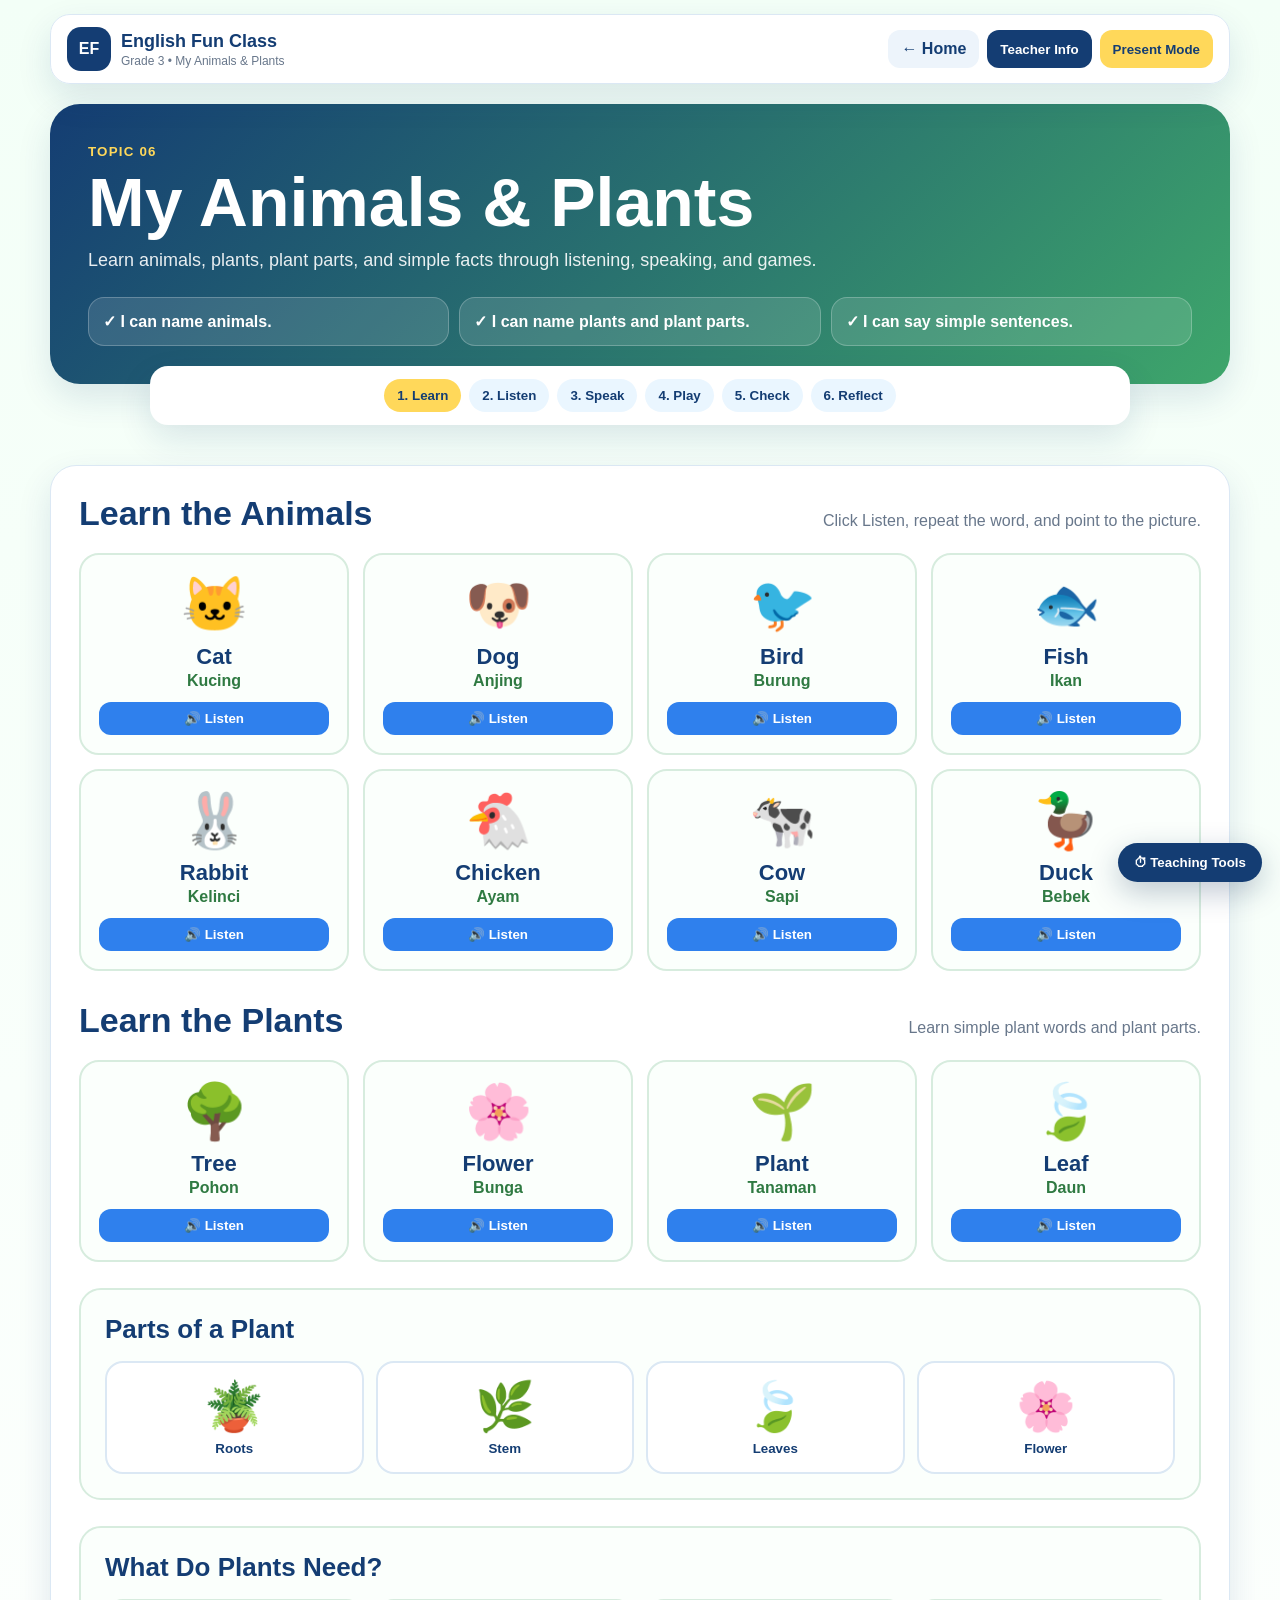
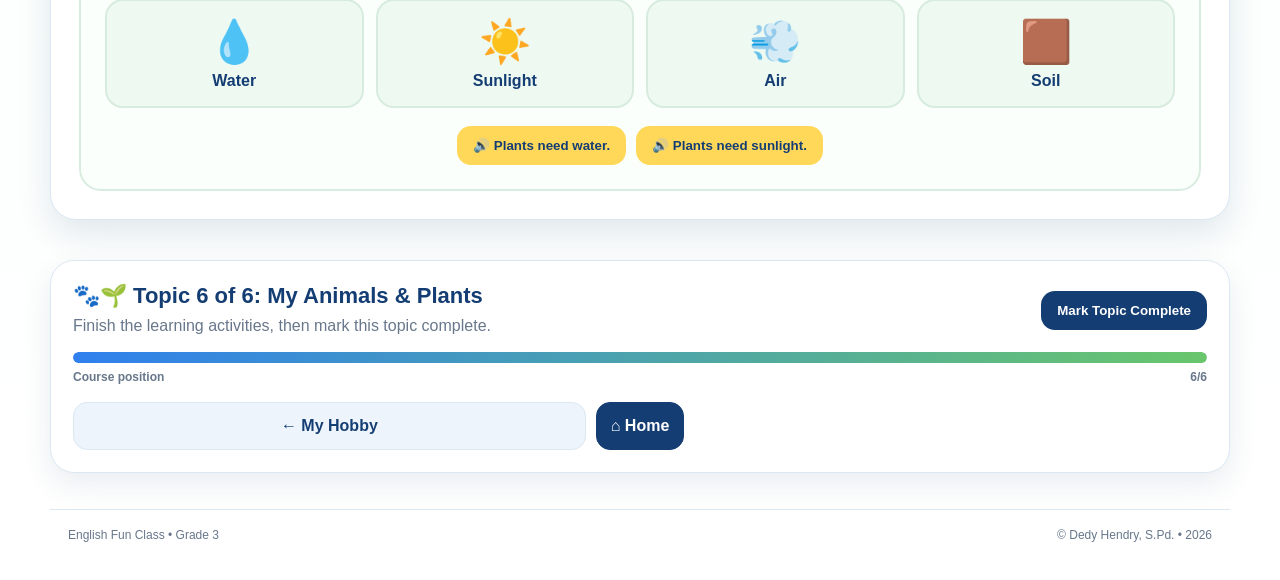
==== modules/animals-plants.html @ 7da1ee28 "Move website files to repository root" ====
<!DOCTYPE html>
<html lang="en">
<head>
<meta charset="UTF-8">
<meta name="viewport" content="width=device-width, initial-scale=1.0">
<meta name="author" content="Dedy Hendry, S.Pd.">
<title>My Animals & Plants | English Fun Class</title>
<style>
:root{
  --navy:#143d73;--blue:#2f80ed;--sky:#eaf6ff;--yellow:#ffd85a;--green:#56b870;
  --orange:#ff9f43;--ink:#203047;--muted:#68778b;--line:#dbe8f4;
  --shadow:0 14px 34px rgba(20,61,115,.12)
}
*{box-sizing:border-box}html{scroll-behavior:smooth}
body{margin:0;font-family:Arial,Helvetica,sans-serif;background:linear-gradient(180deg,#f3fff7,#fff);color:var(--ink)}
button,a{font-family:inherit}
.topbar{width:min(1180px,calc(100% - 28px));margin:14px auto 0;padding:12px 16px;background:rgba(255,255,255,.95);
border:1px solid var(--line);border-radius:20px;display:flex;align-items:center;justify-content:space-between;gap:12px;
position:sticky;top:8px;z-index:40;box-shadow:var(--shadow);backdrop-filter:blur(10px)}
.brand{display:flex;align-items:center;gap:10px}.brand-mark{width:44px;height:44px;border-radius:14px;background:var(--navy);color:#fff;display:grid;place-items:center;font-weight:900}
.brand h1{margin:0;font-size:18px;color:var(--navy)}.brand p{margin:2px 0 0;font-size:12px;color:var(--muted)}
.top-actions{display:flex;gap:8px;flex-wrap:wrap}.top-actions button,.back-btn{border:0;border-radius:12px;padding:10px 13px;font-weight:800;cursor:pointer;text-decoration:none}
.back-btn{background:#edf4fb;color:var(--navy)}.teacher-btn{background:var(--navy);color:#fff}.present-btn{background:var(--yellow);color:var(--navy)}
.hero{width:min(1180px,calc(100% - 28px));margin:20px auto 0;padding:38px;border-radius:30px;background:linear-gradient(135deg,#143d73,#3ea66b);color:#fff;box-shadow:var(--shadow)}
.hero small{font-weight:900;color:var(--yellow);letter-spacing:1.2px}.hero h2{margin:8px 0 10px;font-size:clamp(38px,6vw,68px);line-height:1}
.hero p{margin:0;max-width:780px;font-size:18px;line-height:1.6;color:rgba(255,255,255,.9)}
.goal-box{margin-top:22px;display:grid;grid-template-columns:repeat(3,1fr);gap:10px}.goal{background:rgba(255,255,255,.12);border:1px solid rgba(255,255,255,.23);padding:14px;border-radius:16px;font-weight:700}
.steps{width:min(980px,calc(100% - 28px));margin:-18px auto 0;padding:13px;background:#fff;border-radius:18px;box-shadow:var(--shadow);display:flex;gap:8px;justify-content:center;flex-wrap:wrap;position:relative;z-index:5}
.step-btn{border:0;border-radius:999px;padding:9px 13px;background:var(--sky);color:var(--navy);font-weight:900;cursor:pointer}.step-btn.active{background:var(--yellow)}
main{width:min(1180px,calc(100% - 28px));margin:40px auto}.panel{display:none;background:#fff;border:1px solid var(--line);border-radius:26px;padding:28px;box-shadow:var(--shadow)}.panel.active{display:block}
.section-title{display:flex;align-items:end;justify-content:space-between;gap:16px;margin-bottom:20px}.section-title h3{margin:0;color:var(--navy);font-size:34px}
.section-title p{margin:0;color:var(--muted);max-width:580px;line-height:1.5}
.card-grid{display:grid;grid-template-columns:repeat(4,1fr);gap:14px}.item-card{padding:18px;border:2px solid #d7ecde;border-radius:20px;background:#fbfffc;text-align:center}
.item-card .emoji{font-size:54px}.item-card h4{margin:8px 0 2px;color:var(--navy);font-size:22px}.item-card .meaning{color:#2f7a42;font-weight:800}
.audio-btn{margin-top:12px;border:0;border-radius:12px;padding:9px 11px;background:var(--blue);color:#fff;font-weight:800;cursor:pointer;width:100%}
.primary,.secondary{border:0;border-radius:14px;padding:12px 16px;font-weight:900;cursor:pointer}.primary{background:var(--navy);color:#fff}.secondary{background:var(--yellow);color:var(--navy)}
.action-row{display:flex;justify-content:center;gap:10px;flex-wrap:wrap;margin-top:18px}.stage{max-width:860px;margin:auto;text-align:center;padding:18px}
.big-emoji{font-size:88px}.big-prompt{font-size:clamp(30px,5vw,50px);font-weight:900;color:var(--navy);margin:12px 0}.subprompt{font-size:18px;color:var(--muted);line-height:1.5}
.choice-grid{display:grid;grid-template-columns:repeat(2,1fr);gap:12px;margin-top:20px}.choice{border:3px solid #dbe8f4;background:#fff;border-radius:18px;padding:16px;font-size:19px;font-weight:800;cursor:pointer;color:var(--navy)}
.choice.correct{background:#e8f8e9;border-color:var(--green)}.choice.wrong{background:#fff0f0;border-color:#ef6a6a}.feedback{min-height:32px;margin-top:14px;font-weight:900;color:var(--navy)}
.speak-card{max-width:680px;margin:18px auto;padding:24px;border:2px solid #d7ecde;border-radius:22px;background:#fbfffc}.speak-card .emoji{font-size:86px}.speak-card .sentence{font-size:32px;font-weight:900;color:var(--navy);margin:10px 0}
.plant-box{margin-top:26px;padding:24px;border:2px solid #d7ecde;border-radius:22px;background:#fbfffc}.plant-box h4{margin:0 0 16px;color:var(--navy);font-size:26px}
.plant-diagram{display:grid;grid-template-columns:repeat(4,1fr);gap:12px}.plant-part{padding:16px;border:2px solid #dbe8f4;border-radius:18px;background:#fff;text-align:center;cursor:pointer}
.plant-part .emoji{font-size:48px}.plant-part b{display:block;color:var(--navy);margin-top:6px}
.need-grid{display:grid;grid-template-columns:repeat(4,1fr);gap:12px;margin-top:16px}.need-card{padding:16px;border-radius:18px;background:#eefaf1;border:2px solid #d7ecde;text-align:center}
.need-card .emoji{font-size:42px}.need-card b{display:block;color:var(--navy);margin-top:6px}
.guess-box{max-width:760px;margin:0 auto;padding:28px;border:3px dashed #a9d8b8;border-radius:24px;background:#f7fff9}.clue{font-size:28px;font-weight:900;color:var(--navy);line-height:1.5;margin:12px 0}
.sort-grid{display:grid;grid-template-columns:1fr 1fr;gap:16px;margin-top:20px}.sort-card{padding:20px;border:3px solid #dbe8f4;border-radius:20px;background:#fff;cursor:pointer;font-size:22px;font-weight:900;color:var(--navy)}
.quiz-card{padding:18px;border:2px solid #dbe8f4;border-radius:18px;background:#fbfdff;margin:12px 0}.quiz-card h4{margin:0 0 10px;color:var(--navy);font-size:20px}
.quiz-option{display:block;width:100%;text-align:left;margin:8px 0;border:2px solid #d7e4f1;border-radius:12px;background:#fff;padding:11px;cursor:pointer;font-size:16px}
.quiz-option.correct{background:#e8f8e9;border-color:var(--green)}.quiz-option.wrong{background:#fff0f0;border-color:#ef6a6a}
.progress{height:16px;background:#e7eef6;border-radius:999px;overflow:hidden;margin-bottom:18px}.bar{height:100%;width:0;background:linear-gradient(90deg,var(--green),#32b483);transition:.3s}
.score{display:none;padding:16px;border-radius:18px;background:#fff6cc;border:2px solid #f0cb55;text-align:center;font-size:24px;font-weight:900;color:var(--navy);margin-top:16px}
.reflect-grid{display:grid;grid-template-columns:1fr 1fr;gap:12px;margin-top:16px}.reflect-item{padding:15px;border:3px solid #dbe8f4;border-radius:18px;background:#fff;cursor:pointer;font-weight:800;text-align:left}
.reflect-item.done{background:#e9f9ea;border-color:var(--green)}.reflect-item.practice{background:#fff6df;border-color:var(--orange)}
.teacher-modal{position:fixed;inset:0;background:rgba(8,37,72,.76);z-index:60;display:grid;place-items:center;padding:18px}.teacher-modal[hidden]{display:none}
.teacher-card{width:min(820px,100%);background:#fff;border-radius:26px;padding:26px;position:relative;box-shadow:var(--shadow)}.teacher-card h3{color:var(--navy);font-size:30px;margin:0 0 12px}
.teacher-grid{display:grid;grid-template-columns:1fr 1fr;gap:12px}.teacher-box{padding:15px;background:#f1fbf4;border-radius:16px}.teacher-box h4{margin:0 0 8px;color:var(--navy)}.teacher-box p,.teacher-box li{color:var(--muted);line-height:1.5}
.close{position:absolute;right:16px;top:10px;border:0;background:transparent;font-size:32px;color:var(--navy);cursor:pointer}
footer{width:min(1180px,calc(100% - 28px));margin:36px auto 20px;padding:18px;border-top:1px solid var(--line);display:flex;justify-content:space-between;color:var(--muted);font-size:12px}
body.presentation .brand p,body.presentation footer{display:none}body.presentation .topbar{position:static}
@media(max-width:900px){.card-grid,.plant-diagram,.need-grid{grid-template-columns:repeat(2,1fr)}.goal-box{grid-template-columns:1fr}.teacher-grid{grid-template-columns:1fr}}
@media(max-width:620px){.topbar{position:static;align-items:flex-start}.brand p{display:none}.hero{padding:28px 20px}.card-grid,.plant-diagram,.need-grid,.choice-grid,.sort-grid,.reflect-grid{grid-template-columns:1fr}.section-title{align-items:start;flex-direction:column}.panel{padding:20px}}
</style>
<link rel="stylesheet" href="../course.css">
<link rel="stylesheet" href="../stage8.css">
</head>
<body>
<header class="topbar">
  <div class="brand">
    <div class="brand-mark">EF</div>
    <div><h1>English Fun Class</h1><p>Grade 3 • My Animals & Plants</p></div>
  </div>
  <div class="top-actions">
    <a class="back-btn" href="../index.html">← Home</a>
    <button class="teacher-btn" id="teacherBtn">Teacher Info</button>
    <button class="present-btn" id="presentBtn">Present Mode</button>
  </div>
</header>

<section class="hero">
  <small>TOPIC 06</small>
  <h2>My Animals & Plants</h2>
  <p>Learn animals, plants, plant parts, and simple facts through listening, speaking, and games.</p>
  <div class="goal-box">
    <div class="goal">✓ I can name animals.</div>
    <div class="goal">✓ I can name plants and plant parts.</div>
    <div class="goal">✓ I can say simple sentences.</div>
  </div>
</section>

<nav class="steps">
  <button class="step-btn active" data-target="learn">1. Learn</button>
  <button class="step-btn" data-target="listen">2. Listen</button>
  <button class="step-btn" data-target="speak">3. Speak</button>
  <button class="step-btn" data-target="play">4. Play</button>
  <button class="step-btn" data-target="check">5. Check</button>
  <button class="step-btn" data-target="reflect">6. Reflect</button>
</nav>

<main>
<section id="learn" class="panel active">
  <div class="section-title">
    <div><h3>Learn the Animals</h3></div>
    <p>Click Listen, repeat the word, and point to the picture.</p>
  </div>

  <div class="card-grid">
    <div class="item-card"><div class="emoji">🐱</div><h4>Cat</h4><div class="meaning">Kucing</div><button class="audio-btn" onclick="speak('Cat')">🔊 Listen</button></div>
    <div class="item-card"><div class="emoji">🐶</div><h4>Dog</h4><div class="meaning">Anjing</div><button class="audio-btn" onclick="speak('Dog')">🔊 Listen</button></div>
    <div class="item-card"><div class="emoji">🐦</div><h4>Bird</h4><div class="meaning">Burung</div><button class="audio-btn" onclick="speak('Bird')">🔊 Listen</button></div>
    <div class="item-card"><div class="emoji">🐟</div><h4>Fish</h4><div class="meaning">Ikan</div><button class="audio-btn" onclick="speak('Fish')">🔊 Listen</button></div>
    <div class="item-card"><div class="emoji">🐰</div><h4>Rabbit</h4><div class="meaning">Kelinci</div><button class="audio-btn" onclick="speak('Rabbit')">🔊 Listen</button></div>
    <div class="item-card"><div class="emoji">🐔</div><h4>Chicken</h4><div class="meaning">Ayam</div><button class="audio-btn" onclick="speak('Chicken')">🔊 Listen</button></div>
    <div class="item-card"><div class="emoji">🐄</div><h4>Cow</h4><div class="meaning">Sapi</div><button class="audio-btn" onclick="speak('Cow')">🔊 Listen</button></div>
    <div class="item-card"><div class="emoji">🦆</div><h4>Duck</h4><div class="meaning">Bebek</div><button class="audio-btn" onclick="speak('Duck')">🔊 Listen</button></div>
  </div>

  <div class="section-title" style="margin-top:30px">
    <div><h3>Learn the Plants</h3></div>
    <p>Learn simple plant words and plant parts.</p>
  </div>

  <div class="card-grid">
    <div class="item-card"><div class="emoji">🌳</div><h4>Tree</h4><div class="meaning">Pohon</div><button class="audio-btn" onclick="speak('Tree')">🔊 Listen</button></div>
    <div class="item-card"><div class="emoji">🌸</div><h4>Flower</h4><div class="meaning">Bunga</div><button class="audio-btn" onclick="speak('Flower')">🔊 Listen</button></div>
    <div class="item-card"><div class="emoji">🌱</div><h4>Plant</h4><div class="meaning">Tanaman</div><button class="audio-btn" onclick="speak('Plant')">🔊 Listen</button></div>
    <div class="item-card"><div class="emoji">🍃</div><h4>Leaf</h4><div class="meaning">Daun</div><button class="audio-btn" onclick="speak('Leaf')">🔊 Listen</button></div>
  </div>

  <div class="plant-box">
    <h4>Parts of a Plant</h4>
    <div class="plant-diagram">
      <button class="plant-part" onclick="speak('Roots')"><div class="emoji">🪴</div><b>Roots</b></button>
      <button class="plant-part" onclick="speak('Stem')"><div class="emoji">🌿</div><b>Stem</b></button>
      <button class="plant-part" onclick="speak('Leaves')"><div class="emoji">🍃</div><b>Leaves</b></button>
      <button class="plant-part" onclick="speak('Flower')"><div class="emoji">🌸</div><b>Flower</b></button>
    </div>
  </div>

  <div class="plant-box">
    <h4>What Do Plants Need?</h4>
    <div class="need-grid">
      <div class="need-card"><div class="emoji">💧</div><b>Water</b></div>
      <div class="need-card"><div class="emoji">☀️</div><b>Sunlight</b></div>
      <div class="need-card"><div class="emoji">💨</div><b>Air</b></div>
      <div class="need-card"><div class="emoji">🟫</div><b>Soil</b></div>
    </div>
    <div class="action-row">
      <button class="secondary" onclick="speak('Plants need water.')">🔊 Plants need water.</button>
      <button class="secondary" onclick="speak('Plants need sunlight.')">🔊 Plants need sunlight.</button>
    </div>
  </div>
</section>

<section id="listen" class="panel">
  <div class="section-title">
    <div><h3>Listen and Choose</h3></div>
    <p>Listen carefully first. Then choose the word that matches what you hear.</p>
  </div>
  <div class="stage">
    <div class="big-emoji">🎧</div>
    <div id="listenPrompt" class="big-prompt">Listen carefully!</div>
    <p class="subprompt">Do not look for a picture clue. Use your ears.</p>

    <div class="action-row">
      <button class="secondary" onclick="playListen()">🔊 Play Audio</button>
      <button class="secondary" onclick="playListen()">🔁 Play Again</button>
    </div>

    <div id="listenChoices" class="choice-grid"></div>
    <div id="listenFeedback" class="feedback"></div>

    <div class="action-row">
      <button class="primary" onclick="nextListen()">Next Question →</button>
    </div>
  </div>
</section>

<section id="speak" class="panel">
  <div class="section-title">
    <div><h3>Speak Together</h3></div>
    <p>Look at the picture and say the sentence aloud.</p>
  </div>
  <div class="stage">
    <div class="speak-card">
      <div id="speakEmoji" class="emoji">🐱</div>
      <div id="speakQuestion" class="big-prompt" style="font-size:34px">What is it?</div>
      <div id="speakAnswer" class="sentence">It is a cat.</div>
      <div class="action-row">
        <button class="secondary" onclick="speak(document.getElementById('speakQuestion').textContent)">🔊 Hear Question</button>
        <button class="primary" onclick="speak(document.getElementById('speakAnswer').textContent)">🔊 Hear Answer</button>
        <button class="primary" onclick="nextSpeak()">Next →</button>
      </div>
    </div>

    <div class="speak-card">
      <div class="big-prompt" style="font-size:32px">What animal do you like?</div>
      <div class="action-row">
        <button class="secondary" onclick="sayLike('cats')">I like cats.</button>
        <button class="secondary" onclick="sayLike('rabbits')">I like rabbits.</button>
        <button class="secondary" onclick="sayLike('birds')">I like birds.</button>
        <button class="secondary" onclick="sayLike('fish')">I like fish.</button>
      </div>
      <div id="likeSentence" class="feedback"></div>
    </div>
  </div>
</section>

<section id="play" class="panel">
  <div class="section-title">
    <div><h3>Game Time</h3></div>
    <p>Guess the animal and sort animals and plants.</p>
  </div>

  <div class="stage">
    <div class="guess-box">
      <div style="font-size:64px">❓🐾</div>
      <div id="clueText" class="clue">I can fly. I have wings.</div>
      <div id="guessChoices" class="choice-grid"></div>
      <div id="guessFeedback" class="feedback"></div>
      <div class="action-row">
        <button class="secondary" onclick="speak(document.getElementById('clueText').textContent)">🔊 Hear Clue</button>
        <button class="primary" onclick="nextGuess()">New Animal →</button>
      </div>
    </div>

    <div class="plant-box">
      <h4>Animal or Plant?</h4>
      <div id="sortEmoji" class="big-emoji">🐰</div>
      <div id="sortWord" class="big-prompt" style="font-size:34px">Rabbit</div>
      <div class="sort-grid">
        <button class="sort-card" onclick="sortAnswer('Animal')">🐾 Animal</button>
        <button class="sort-card" onclick="sortAnswer('Plant')">🌱 Plant</button>
      </div>
      <div id="sortFeedback" class="feedback"></div>
      <div class="action-row"><button class="primary" onclick="nextSort()">Next →</button></div>
    </div>
  </div>
</section>

<section id="check" class="panel">
  <div class="section-title">
    <div><h3>Mini Quiz</h3></div>
    <p>Complete five questions. Your score appears automatically.</p>
  </div>
  <div class="progress"><div id="quizBar" class="bar"></div></div>
  <div id="quizArea"></div>
  <div id="scoreBox" class="score"></div>
  <div class="action-row"><button class="primary" onclick="renderQuiz()">Try Again</button></div>
</section>

<section id="reflect" class="panel">
  <div class="section-title">
    <div><h3>I Can Check My Learning</h3></div>
    <p>Click once for “I can do it”. Click again for “I need more practice”.</p>
  </div>
  <div class="stage">
    <div class="reflect-grid">
      <button class="reflect-item" onclick="toggleReflect(this)">I can name animals.</button>
      <button class="reflect-item" onclick="toggleReflect(this)">I can name plants.</button>
      <button class="reflect-item" onclick="toggleReflect(this)">I can name parts of a plant.</button>
      <button class="reflect-item" onclick="toggleReflect(this)">I can say what plants need.</button>
    </div>
    <div class="big-prompt" style="font-size:32px;margin-top:24px">Wonderful work! ⭐</div>
  </div>
</section>
</main>

<section id="teacherModal" class="teacher-modal" hidden>
  <div class="teacher-card">
    <button class="close" id="closeTeacher">×</button>
    <h3>Teacher Guide</h3>
    <div class="teacher-grid">
      <div class="teacher-box">
        <h4>Animal Vocabulary</h4>
        <ul><li>cat, dog, bird, fish</li><li>rabbit, chicken, cow, duck</li></ul>
      </div>
      <div class="teacher-box">
        <h4>Plant Vocabulary</h4>
        <ul><li>tree, flower, plant, leaf</li><li>roots, stem, leaves, flower</li><li>water, sunlight, air, soil</li></ul>
      </div>
      <div class="teacher-box">
        <h4>Target Expressions</h4>
        <ul><li>What is it?</li><li>It is a cat.</li><li>What animal do you like?</li><li>I like rabbits.</li><li>Plants need water.</li></ul>
      </div>
      <div class="teacher-box">
        <h4>Suggested Flow</h4>
        <p>Model vocabulary, use listen-and-repeat, move to simple speaking, play Guess the Animal and Animal or Plant, then complete the quiz and reflection.</p>
      </div>
    </div>
  </div>
</section>

<footer><span>English Fun Class • Grade 3</span><span>© Dedy Hendry, S.Pd. • 2026</span></footer>

<script>
const panels=document.querySelectorAll('.panel');
const stepBtns=document.querySelectorAll('.step-btn');
stepBtns.forEach(btn=>btn.addEventListener('click',()=>{
  stepBtns.forEach(b=>b.classList.remove('active'));btn.classList.add('active');
  panels.forEach(p=>p.classList.remove('active'));document.getElementById(btn.dataset.target).classList.add('active');
  window.scrollTo({top:300,behavior:'smooth'});
  if(btn.dataset.target==='check')renderQuiz();
}));

function speak(text,rate=.82){
  if('speechSynthesis'in window){
    speechSynthesis.cancel();
    const u=new SpeechSynthesisUtterance(text);u.lang='en-US';u.rate=rate;speechSynthesis.speak(u);
  }
}

const listenItems=[
  {
    prompt:'Which animal do you hear?',
    audio:'Cat',
    answer:'Cat',
    choices:['Cat','Dog','Bird','Fish']
  },
  {
    prompt:'Which animal do you hear?',
    audio:'Rabbit',
    answer:'Rabbit',
    choices:['Cow','Rabbit','Duck','Chicken']
  },
  {
    prompt:'Which plant word do you hear?',
    audio:'Flower',
    answer:'Flower',
    choices:['Tree','Leaf','Flower','Plant']
  },
  {
    prompt:'Which part of a plant do you hear?',
    audio:'Stem',
    answer:'Stem',
    choices:['Roots','Stem','Leaves','Flower']
  },
  {
    prompt:'What do plants need?',
    audio:'Plants need water.',
    answer:'Water',
    choices:['Water','Toys','Shoes','Books']
  },
  {
    prompt:'What do plants need?',
    audio:'Plants need sunlight.',
    answer:'Sunlight',
    choices:['Soil','Sunlight','Pencil','Ball']
  }
];

let listenIndex=0;

function shuffleChoices(arr){
  return [...arr].sort(()=>Math.random()-0.5);
}

function renderListen(){
  const item=listenItems[listenIndex];

  document.getElementById('listenPrompt').textContent=item.prompt;
  document.getElementById('listenFeedback').textContent='';

  const box=document.getElementById('listenChoices');
  box.innerHTML='';

  const options=shuffleChoices(item.choices);

  options.forEach(c=>{
    const b=document.createElement('button');
    b.className='choice';
    b.textContent=c;

    b.onclick=()=>{
      [...box.children].forEach(x=>x.disabled=true);

      if(c===item.answer){
        b.classList.add('correct');
        document.getElementById('listenFeedback').textContent='✓ Great listening!';
        speak(item.answer);
      }else{
        b.classList.add('wrong');
        document.getElementById('listenFeedback').textContent='Listen again and remember the correct answer.';
        [...box.children]
          .find(x=>x.textContent===item.answer)
          ?.classList.add('correct');
      }
    };

    box.appendChild(b);
  });
}

function playListen(){
  speak(listenItems[listenIndex].audio,.76);
}

function nextListen(){
  listenIndex=(listenIndex+1)%listenItems.length;
  renderListen();
}

renderListen();

const speakItems=[
  {emoji:'🐱',q:'What is it?',a:'It is a cat.'},
  {emoji:'🐰',q:'What is it?',a:'It is a rabbit.'},
  {emoji:'🌳',q:'What is this?',a:'It is a tree.'},
  {emoji:'🌸',q:'What is this?',a:'It is a flower.'}
];
let speakIndex=0;
function renderSpeak(){
  const item=speakItems[speakIndex];
  document.getElementById('speakEmoji').textContent=item.emoji;
  document.getElementById('speakQuestion').textContent=item.q;
  document.getElementById('speakAnswer').textContent=item.a;
}
function nextSpeak(){speakIndex=(speakIndex+1)%speakItems.length;renderSpeak()}
renderSpeak();

function sayLike(word){
  const s=`I like ${word}.`;document.getElementById('likeSentence').textContent=s;speak(s);
}

const guessItems=[
  {clue:'I can fly. I have wings.',answer:'Bird',choices:['Bird','Cow','Fish','Rabbit']},
  {clue:'I say meow. I have four legs.',answer:'Cat',choices:['Dog','Cat','Duck','Chicken']},
  {clue:'I live in water. I can swim.',answer:'Fish',choices:['Rabbit','Fish','Cow','Bird']},
  {clue:'I have long ears. I can hop.',answer:'Rabbit',choices:['Rabbit','Cat','Duck','Cow']}
];
let guessIndex=0;
function renderGuess(){
  const g=guessItems[guessIndex];
  document.getElementById('clueText').textContent=g.clue;
  document.getElementById('guessFeedback').textContent='';
  const box=document.getElementById('guessChoices');box.innerHTML='';
  g.choices.forEach(c=>{
    const b=document.createElement('button');b.className='choice';b.textContent=c;
    b.onclick=()=>{
      [...box.children].forEach(x=>x.disabled=true);
      if(c===g.answer){b.classList.add('correct');document.getElementById('guessFeedback').textContent='✓ Excellent!';speak(c)}
      else{b.classList.add('wrong');document.getElementById('guessFeedback').textContent='Read the clue again.';[...box.children].find(x=>x.textContent===g.answer)?.classList.add('correct')}
    };box.appendChild(b);
  });
}
function nextGuess(){guessIndex=(guessIndex+1)%guessItems.length;renderGuess()}
renderGuess();

const sortItems=[
  {emoji:'🐰',word:'Rabbit',type:'Animal'},
  {emoji:'🌳',word:'Tree',type:'Plant'},
  {emoji:'🐄',word:'Cow',type:'Animal'},
  {emoji:'🌸',word:'Flower',type:'Plant'},
  {emoji:'🐦',word:'Bird',type:'Animal'},
  {emoji:'🌱',word:'Plant',type:'Plant'}
];
let sortIndex=0;
function renderSort(){
  const s=sortItems[sortIndex];
  document.getElementById('sortEmoji').textContent=s.emoji;
  document.getElementById('sortWord').textContent=s.word;
  document.getElementById('sortFeedback').textContent='';
}
function sortAnswer(type){
  const s=sortItems[sortIndex];
  document.getElementById('sortFeedback').textContent=type===s.type?'✓ Correct!':'Try again next time.';
}
function nextSort(){sortIndex=(sortIndex+1)%sortItems.length;renderSort()}
renderSort();

const quizData=[
  {q:'“Kucing” in English is ...',a:'Cat',o:['Cat','Dog','Rabbit']},
  {q:'Which animal can fly?',a:'Bird',o:['Cow','Bird','Fish']},
  {q:'“Daun” in English is ...',a:'Leaf',o:['Root','Leaf','Stem']},
  {q:'Plants need ...',a:'Water',o:['Water','Shoes','Toys']},
  {q:'Which one is a plant?',a:'Flower',o:['Duck','Rabbit','Flower']}
];
let answered=0,score=0;
function renderQuiz(){
  answered=0;score=0;document.getElementById('quizBar').style.width='0%';
  const area=document.getElementById('quizArea');area.innerHTML='';
  const scoreBox=document.getElementById('scoreBox');scoreBox.style.display='none';scoreBox.textContent='';
  quizData.forEach((item,i)=>{
    const card=document.createElement('div');card.className='quiz-card';
    const h=document.createElement('h4');h.textContent=(i+1)+'. '+item.q;card.appendChild(h);
    item.o.forEach(opt=>{
      const b=document.createElement('button');b.className='quiz-option';b.textContent=opt;
      b.onclick=()=>{
        if(card.dataset.done)return;card.dataset.done='1';answered++;
        if(opt===item.a){b.classList.add('correct');score++}
        else{b.classList.add('wrong');[...card.querySelectorAll('.quiz-option')].find(x=>x.textContent===item.a)?.classList.add('correct')}
        document.getElementById('quizBar').style.width=(answered/quizData.length*100)+'%';
        if(answered===quizData.length){
          scoreBox.style.display='block';
          scoreBox.textContent=`Your score: ${score}/${quizData.length} • ${score>=4?'Excellent!':'Keep practicing!'}`
        }
      };card.appendChild(b);
    });area.appendChild(card);
  });
}
renderQuiz();

function toggleReflect(el){
  if(!el.classList.contains('done')&&!el.classList.contains('practice')){el.classList.add('done');el.textContent='✓ '+el.textContent}
  else if(el.classList.contains('done')){el.classList.remove('done');el.classList.add('practice');el.textContent=el.textContent.replace('✓ ','↻ ')}
  else{el.classList.remove('practice');el.textContent=el.textContent.replace('↻ ','')}
}

const modal=document.getElementById('teacherModal');
document.getElementById('teacherBtn').onclick=()=>modal.hidden=false;
document.getElementById('closeTeacher').onclick=()=>modal.hidden=true;
modal.onclick=e=>{if(e.target===modal)modal.hidden=true};

document.getElementById('presentBtn').addEventListener('click',async()=>{
  document.body.classList.toggle('presentation');
  const btn=document.getElementById('presentBtn');
  if(document.body.classList.contains('presentation')){
    btn.textContent='Exit Present Mode';
    try{await document.documentElement.requestFullscreen?.()}catch(e){}
  }else{
    btn.textContent='Present Mode';
    if(document.fullscreenElement)await document.exitFullscreen?.();
  }
});
document.addEventListener('fullscreenchange',()=>{
  if(!document.fullscreenElement&&document.body.classList.contains('presentation')){
    document.body.classList.remove('presentation');document.getElementById('presentBtn').textContent='Present Mode';
  }
});
</script>
<script src="../course.js"></script>
<script src="../stage8.js"></script>
</body>
</html>
---- course.css ----
/* Stage 7: shared course navigation and progress */
.course-progress-wrap{
  width:min(980px,calc(100% - 28px));
  margin:22px auto 0;
  padding:18px 20px;
  background:#fff;
  border:1px solid #dbe8f4;
  border-radius:20px;
  box-shadow:0 10px 26px rgba(20,61,115,.08);
}
.course-progress-head{
  display:flex;
  align-items:center;
  justify-content:space-between;
  gap:14px;
  margin-bottom:10px;
}
.course-progress-head strong{color:#143d73;font-size:16px}
.course-progress-head span{color:#68778b;font-size:13px;font-weight:700}
.course-track{
  width:100%;
  height:12px;
  background:#e8eff6;
  border-radius:999px;
  overflow:hidden;
}
.course-fill{
  height:100%;
  width:0;
  background:linear-gradient(90deg,#69c66b,#32b483);
  border-radius:999px;
  transition:.3s ease;
}
.course-reset{
  margin-top:12px;
  border:0;
  background:transparent;
  color:#68778b;
  font-size:12px;
  font-weight:700;
  cursor:pointer;
  text-decoration:underline;
}
.topic-status{
  display:inline-flex;
  align-items:center;
  width:max-content;
  margin-top:12px;
  padding:7px 10px;
  border-radius:999px;
  background:#edf4fb;
  color:#143d73;
  font-size:11px;
  font-weight:900;
  letter-spacing:.3px;
}
.topic-status.completed{background:#e7f8ea;color:#2f7a42}
.topic-status.progress{background:#fff4d7;color:#8a6412}

.course-nav-shell{
  width:min(1180px,calc(100% - 28px));
  margin:28px auto 0;
  padding:22px;
  border:1px solid #dbe8f4;
  border-radius:24px;
  background:#fff;
  box-shadow:0 12px 30px rgba(20,61,115,.09);
}
.course-nav-top{
  display:grid;
  grid-template-columns:1fr auto;
  gap:18px;
  align-items:center;
}
.course-nav-top h3{margin:0;color:#143d73;font-size:22px}
.course-nav-top p{margin:5px 0 0;color:#68778b;line-height:1.5}
.complete-topic-btn{
  border:0;
  border-radius:14px;
  padding:12px 16px;
  background:#143d73;
  color:#fff;
  font-weight:900;
  cursor:pointer;
  white-space:nowrap;
}
.complete-topic-btn.completed{
  background:#69c66b;
  color:#123c22;
}
.course-nav-links{
  display:grid;
  grid-template-columns:1fr auto 1fr;
  gap:10px;
  margin-top:18px;
}
.course-nav-link{
  display:flex;
  align-items:center;
  justify-content:center;
  min-height:48px;
  padding:10px 14px;
  border-radius:14px;
  text-decoration:none;
  background:#edf4fb;
  color:#143d73;
  font-weight:900;
  border:1px solid #dbe8f4;
}
.course-nav-link.next{background:#ffd85a;border-color:#ffd85a}
.course-nav-link.home{background:#143d73;color:#fff;border-color:#143d73}
.course-nav-link.disabled{
  visibility:hidden;
  pointer-events:none;
}
.course-topic-track{
  height:11px;
  background:#e8eff6;
  border-radius:999px;
  overflow:hidden;
  margin-top:14px;
}
.course-topic-fill{
  height:100%;
  background:linear-gradient(90deg,#2f80ed,#69c66b);
  border-radius:999px;
}
.course-mini-label{
  display:flex;
  justify-content:space-between;
  gap:12px;
  margin-top:7px;
  color:#68778b;
  font-size:12px;
  font-weight:700;
}
@media(max-width:680px){
  .course-progress-head,.course-nav-top{grid-template-columns:1fr;display:grid}
  .course-nav-links{grid-template-columns:1fr}
  .course-nav-link.disabled{display:none}
  .complete-topic-btn{width:100%}
}
---- stage8.css ----
/* =========================================================
   ENGLISH FUN CLASS - STAGE 8
   Classroom-ready visual and teaching mode enhancements
   ========================================================= */

.classroom-ready{
  width:min(1180px,calc(100% - 32px));
  margin:36px auto 0;
  padding:22px;
  display:grid;
  grid-template-columns:1.2fr .8fr;
  gap:18px;
  align-items:center;
  border:1px solid #dce8f4;
  border-radius:24px;
  background:linear-gradient(135deg,#ffffff,#f4f9ff);
  box-shadow:0 12px 30px rgba(20,61,115,.08);
}
.classroom-ready h3{
  margin:6px 0 8px;
  color:#143d73;
  font-size:28px;
}
.classroom-ready p{
  margin:0;
  color:#66758a;
  line-height:1.6;
}
.ready-badge{
  display:inline-flex;
  align-items:center;
  gap:7px;
  padding:7px 11px;
  border-radius:999px;
  background:#e8f8e9;
  color:#2f7140;
  font-size:12px;
  font-weight:900;
  letter-spacing:.5px;
}
.demo-box{
  padding:18px;
  border-radius:19px;
  background:#143d73;
  color:#fff;
}
.demo-box strong{
  display:block;
  font-size:19px;
  margin-bottom:7px;
}
.demo-box p{
  color:rgba(255,255,255,.82);
  font-size:14px;
}
.demo-launch{
  display:inline-flex;
  margin-top:13px;
  padding:11px 15px;
  border-radius:12px;
  background:#ffd85a;
  color:#0d2c55;
  text-decoration:none;
  font-weight:900;
}

/* Floating teaching tools button */
.class-tools-btn{
  position:fixed;
  right:18px;
  bottom:18px;
  z-index:70;
  border:0;
  border-radius:999px;
  padding:12px 16px;
  background:#143d73;
  color:#fff;
  box-shadow:0 10px 30px rgba(13,44,85,.26);
  font-weight:900;
  cursor:pointer;
}
.class-tools-btn:hover{transform:translateY(-2px)}

/* Teaching tools modal */
.class-tools-modal{
  position:fixed;
  inset:0;
  z-index:90;
  display:grid;
  place-items:center;
  padding:18px;
  background:rgba(8,37,72,.74);
}
.class-tools-modal[hidden]{display:none}
.class-tools-card{
  width:min(820px,100%);
  max-height:90vh;
  overflow:auto;
  padding:25px;
  border-radius:26px;
  background:#fff;
  box-shadow:0 18px 50px rgba(8,37,72,.25);
  position:relative;
}
.class-tools-close{
  position:absolute;
  top:11px;
  right:15px;
  border:0;
  background:transparent;
  font-size:31px;
  color:#143d73;
  cursor:pointer;
}
.class-tools-card h3{
  margin:0;
  color:#143d73;
  font-size:29px;
}
.class-tools-card > p{
  margin:7px 0 18px;
  color:#66758a;
  line-height:1.5;
}
.teacher-tools-grid{
  display:grid;
  grid-template-columns:.9fr 1.1fr;
  gap:14px;
}
.tool-panel{
  padding:17px;
  border-radius:18px;
  background:#f4f9ff;
  border:1px solid #dce8f4;
}
.tool-panel h4{
  margin:0 0 10px;
  color:#143d73;
  font-size:18px;
}
.lesson-timer{
  text-align:center;
  font-size:52px;
  font-weight:900;
  color:#143d73;
  letter-spacing:2px;
  margin:8px 0 12px;
}
.timer-actions{
  display:flex;
  gap:8px;
  justify-content:center;
  flex-wrap:wrap;
}
.timer-actions button,
.activity-control{
  border:0;
  border-radius:12px;
  padding:10px 13px;
  font-weight:900;
  cursor:pointer;
}
.timer-actions button{
  background:#143d73;
  color:#fff;
}
.timer-actions .timer-reset{
  background:#ffd85a;
  color:#143d73;
}
.demo-flow{
  margin:0;
  padding-left:20px;
  color:#44556b;
  line-height:1.65;
}
.demo-flow strong{color:#143d73}
.activity-strip{
  margin-top:14px;
  padding:14px;
  border-radius:15px;
  background:#fff;
  border:1px solid #dce8f4;
}
.activity-strip small{
  display:block;
  color:#66758a;
  font-weight:800;
  margin-bottom:4px;
}
.activity-strip strong{
  color:#143d73;
  font-size:19px;
}
.activity-actions{
  display:grid;
  grid-template-columns:1fr 1fr;
  gap:8px;
  margin-top:10px;
}
.activity-control{
  background:#edf4fb;
  color:#143d73;
}
.activity-control.next{
  background:#ffd85a;
}
.shortcut-note{
  margin-top:12px;
  font-size:12px;
  color:#66758a;
  line-height:1.5;
}

/* Classroom / present mode */
body.presentation{
  background:#f8fbff;
}
body.presentation .teacher-btn,
body.presentation .back-btn,
body.presentation .course-nav-shell,
body.presentation footer,
body.presentation .class-tools-btn{
  display:none !important;
}
body.presentation .topbar{
  width:min(1280px,calc(100% - 20px));
  margin:8px auto 0;
  padding:10px 14px;
  box-shadow:0 8px 24px rgba(20,61,115,.10);
}
body.presentation .brand-mark{
  width:40px;
  height:40px;
}
body.presentation .hero{
  width:min(1280px,calc(100% - 20px));
  margin:12px auto 0;
  min-height:auto;
  padding:22px 28px;
  border-radius:22px;
}
body.presentation .hero h2{
  font-size:clamp(38px,5vw,58px);
  margin-bottom:7px;
}
body.presentation .hero p{
  font-size:17px;
}
body.presentation .goal-box{
  margin-top:14px;
}
body.presentation .goal{
  padding:10px 12px;
}
body.presentation .steps{
  width:min(1100px,calc(100% - 20px));
  margin:12px auto;
  position:sticky;
  top:8px;
  z-index:65;
  padding:10px;
}
body.presentation .step-btn{
  min-height:44px;
  padding:10px 15px;
  font-size:14px;
}
body.presentation main{
  width:min(1280px,calc(100% - 20px));
  margin:15px auto;
}
body.presentation .panel{
  min-height:calc(100vh - 205px);
  padding:30px;
  border-radius:22px;
}
body.presentation .section-title h3{
  font-size:38px;
}
body.presentation .section-title p{
  font-size:17px;
}
body.presentation .audio-btn,
body.presentation .primary,
body.presentation .secondary,
body.presentation .choice,
body.presentation .quiz-option,
body.presentation .reflect-item{
  min-height:52px;
  font-size:17px;
}
body.presentation .big-prompt{
  font-size:clamp(34px,5vw,58px);
}

/* Projector safety */
@media (min-width:1200px){
  body.presentation .card-grid{
    gap:18px;
  }
}
@media(max-width:760px){
  .classroom-ready,
  .teacher-tools-grid{
    grid-template-columns:1fr;
  }
  .class-tools-btn{
    right:12px;
    bottom:12px;
  }
}
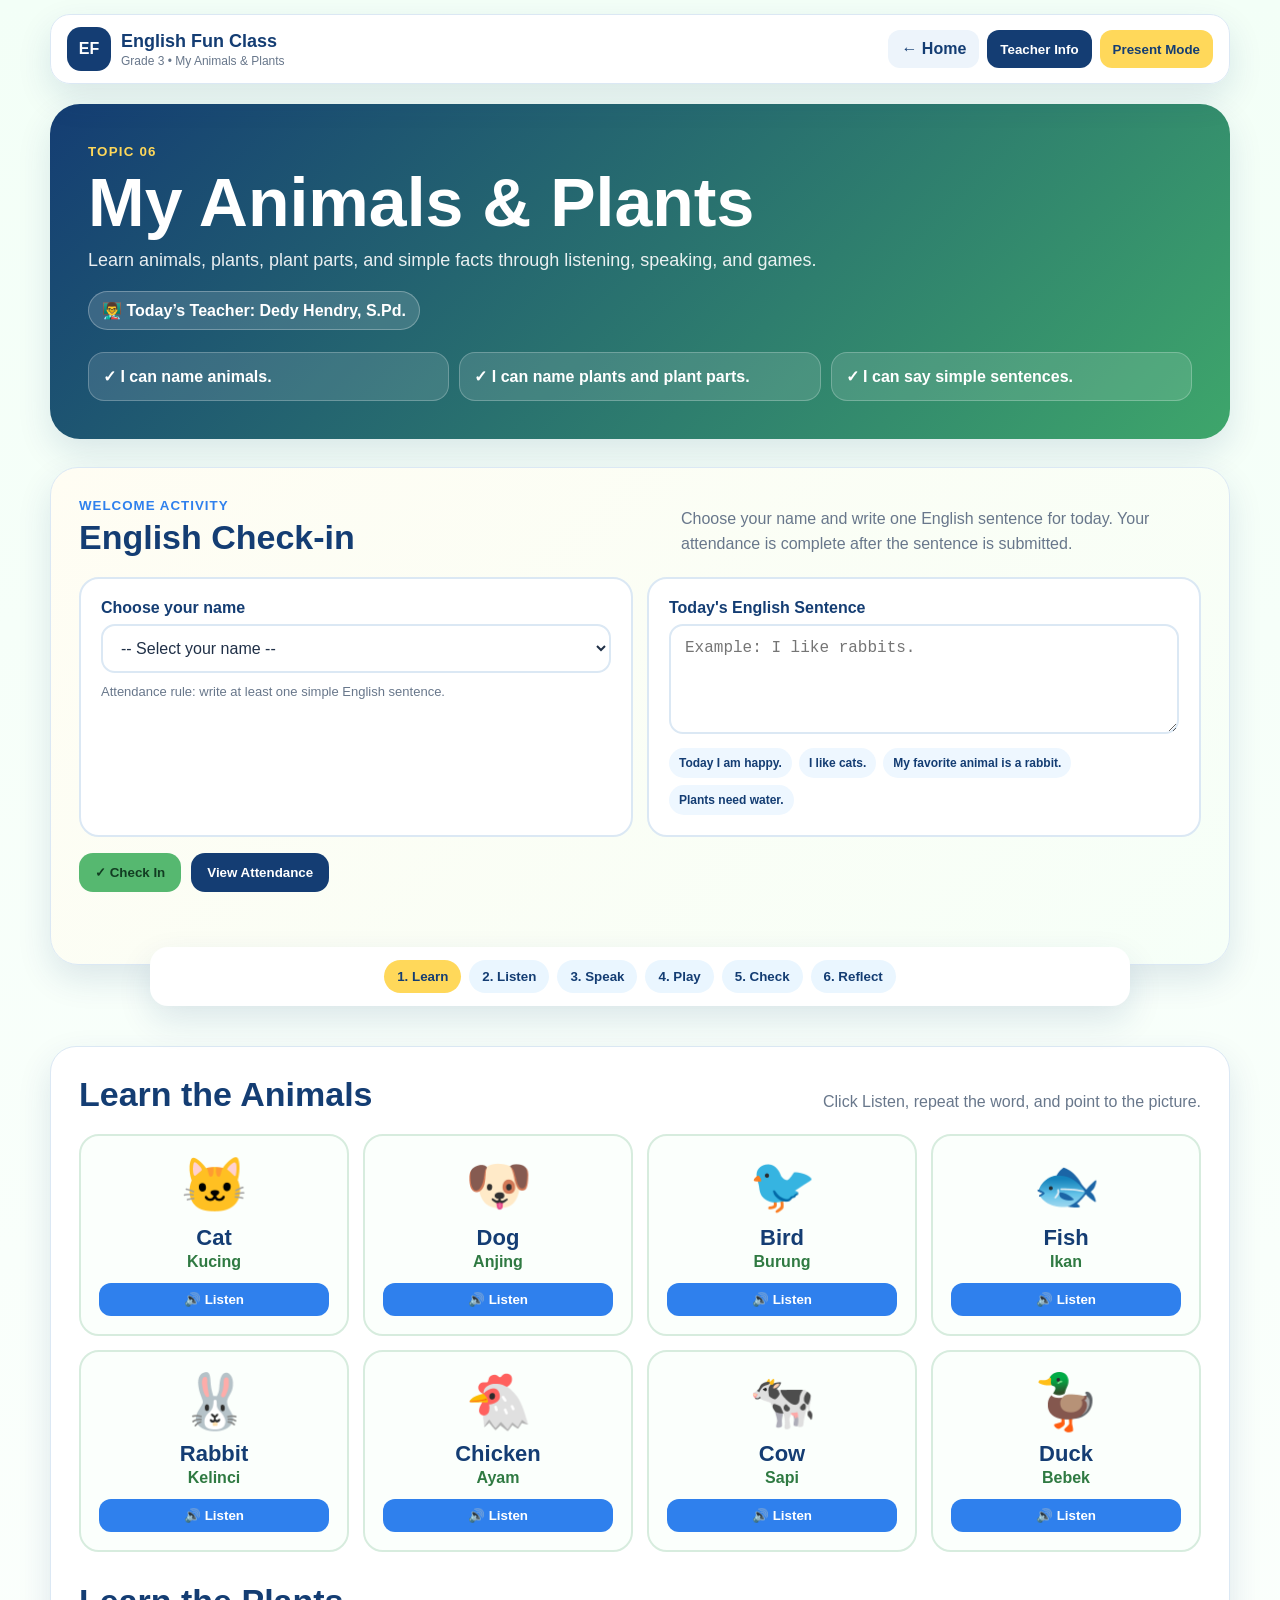
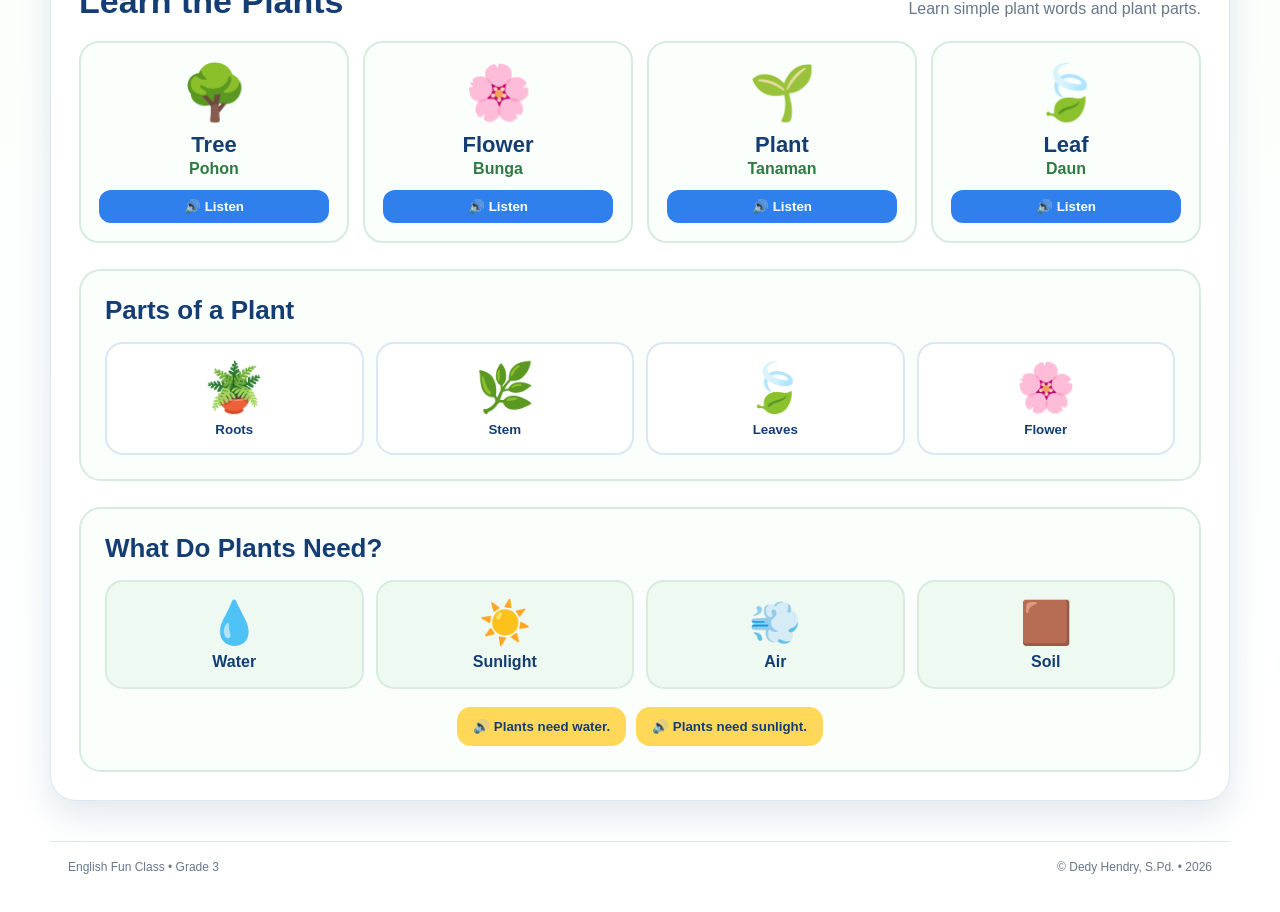
==== commit 392474e8: "Add interactive attendance and presentation activities" ====
--- a/modules/animals-plants.html
+++ b/modules/animals-plants.html
@@ -61,9 +61,29 @@
 body.presentation .brand p,body.presentation footer{display:none}body.presentation .topbar{position:static}
 @media(max-width:900px){.card-grid,.plant-diagram,.need-grid{grid-template-columns:repeat(2,1fr)}.goal-box{grid-template-columns:1fr}.teacher-grid{grid-template-columns:1fr}}
 @media(max-width:620px){.topbar{position:static;align-items:flex-start}.brand p{display:none}.hero{padding:28px 20px}.card-grid,.plant-diagram,.need-grid,.choice-grid,.sort-grid,.reflect-grid{grid-template-columns:1fr}.section-title{align-items:start;flex-direction:column}.panel{padding:20px}}
+
+.teacher-today{margin-top:16px;display:inline-flex;align-items:center;gap:8px;padding:9px 13px;border-radius:999px;background:rgba(255,255,255,.14);border:1px solid rgba(255,255,255,.28);font-weight:900}
+.checkin-section{width:min(1180px,calc(100% - 28px));margin:28px auto 0;padding:28px;border-radius:28px;background:linear-gradient(135deg,#fffdf3,#f6fff8);border:1px solid #dbe8f4;box-shadow:var(--shadow)}
+.checkin-head{display:flex;justify-content:space-between;gap:18px;align-items:flex-end;margin-bottom:20px}
+.checkin-head h3{margin:4px 0 0;color:var(--navy);font-size:34px}.checkin-head p{margin:0;max-width:520px;color:var(--muted);line-height:1.55}
+.checkin-grid{display:grid;grid-template-columns:1fr 1fr;gap:14px}.checkin-card{padding:20px;border-radius:20px;background:#fff;border:2px solid #dbe8f4}
+.checkin-card label{display:block;margin-bottom:7px;color:var(--navy);font-weight:900}
+.checkin-card select,.checkin-card textarea{width:100%;border:2px solid #dbe8f4;border-radius:14px;padding:13px 14px;font-size:16px;color:var(--ink);background:#fff}
+.checkin-card textarea{min-height:110px;resize:vertical}.sentence-help{margin-top:9px;color:var(--muted);font-size:13px;line-height:1.5}
+.sentence-examples{margin-top:10px;display:flex;gap:7px;flex-wrap:wrap}.example-chip{border:0;border-radius:999px;padding:8px 10px;background:#eef7ff;color:var(--navy);font-size:12px;font-weight:800;cursor:pointer}
+.checkin-actions{display:flex;gap:10px;flex-wrap:wrap;margin-top:16px}.checkin-submit,.checkin-summary-btn{border:0;border-radius:14px;padding:12px 16px;font-weight:900;cursor:pointer}
+.checkin-submit{background:var(--green);color:#123d22}.checkin-summary-btn{background:var(--navy);color:#fff}.checkin-message{margin-top:14px;min-height:30px;font-weight:900;color:var(--navy)}
+.attendance-board{margin-top:22px;padding:20px;border-radius:20px;background:#fff;border:2px solid #dbe8f4}.attendance-board[hidden]{display:none}
+.attendance-board h4{margin:0 0 12px;color:var(--navy);font-size:22px}.attendance-list{display:grid;grid-template-columns:1fr 1fr;gap:10px}
+.attendance-row{padding:12px;border-radius:14px;background:#f7fbff;border:1px solid #dbe8f4}.attendance-row strong{display:block;color:var(--navy)}
+.attendance-row span{display:block;margin-top:4px;color:var(--muted);font-size:13px;line-height:1.45}.attendance-row.present{background:#effaf1;border-color:#bfe6c8}
+.attendance-count{margin-bottom:12px;font-weight:900;color:#2f7140}.reset-attendance{margin-top:14px;border:0;background:transparent;color:#8b3c36;text-decoration:underline;font-weight:800;cursor:pointer}
+.challenge-strip{margin-top:22px;padding:22px;border-radius:22px;border:2px solid #dbe8f4;background:#fbfdff}.challenge-strip h4{margin:0 0 8px;color:var(--navy);font-size:24px}
+.showtell-card{max-width:720px;margin:18px auto 0;padding:22px;border-radius:20px;background:#fff;border:3px dashed #b9d8c1;text-align:center}
+.showtell-card .emoji{font-size:78px}.showtell-card .model{margin:12px 0;color:var(--navy);font-size:26px;font-weight:900;line-height:1.45}
+@media(max-width:800px){.checkin-grid,.attendance-list{grid-template-columns:1fr}.checkin-head{align-items:flex-start;flex-direction:column}}
+
 </style>
-<link rel="stylesheet" href="../course.css">
-<link rel="stylesheet" href="../stage8.css">
 </head>
 <body>
 <header class="topbar">
@@ -82,10 +102,75 @@
   <small>TOPIC 06</small>
   <h2>My Animals & Plants</h2>
   <p>Learn animals, plants, plant parts, and simple facts through listening, speaking, and games.</p>
+<div class="teacher-today">👨‍🏫 Today’s Teacher: Dedy Hendry, S.Pd.</div>
   <div class="goal-box">
     <div class="goal">✓ I can name animals.</div>
     <div class="goal">✓ I can name plants and plant parts.</div>
     <div class="goal">✓ I can say simple sentences.</div>
+  </div>
+</section>
+
+
+<section class="checkin-section" id="englishCheckin">
+  <div class="checkin-head">
+    <div>
+      <small style="font-weight:900;color:#2f80ed;letter-spacing:1px">WELCOME ACTIVITY</small>
+      <h3>English Check-in</h3>
+    </div>
+    <p>Choose your name and write one English sentence for today. Your attendance is complete after the sentence is submitted.</p>
+  </div>
+
+  <div class="checkin-grid">
+    <div class="checkin-card">
+      <label for="teacherName">Choose your name</label>
+      <select id="teacherName">
+        <option value="">-- Select your name --</option>
+        <option value="Rosidi, S.Pd.I., M.Pd.">Rosidi, S.Pd.I., M.Pd.</option>
+<option value="Ulfa Surya Widiyanti, S.Pd.">Ulfa Surya Widiyanti, S.Pd.</option>
+<option value="Widi Artin, S.Pd.SD.">Widi Artin, S.Pd.SD.</option>
+<option value="Devi Yulianti, S.Pd.">Devi Yulianti, S.Pd.</option>
+<option value="Nuriman, S.Pd.I.">Nuriman, S.Pd.I.</option>
+<option value="Tri Asih, S.Pd.">Tri Asih, S.Pd.</option>
+<option value="Silvia Febri Nurfitri, S.Pd.">Silvia Febri Nurfitri, S.Pd.</option>
+<option value="Muniroh, S.Pd.">Muniroh, S.Pd.</option>
+<option value="Banaji Lukman, S.Pd.">Banaji Lukman, S.Pd.</option>
+<option value="Sopiyatun, S.Pd.SD.">Sopiyatun, S.Pd.SD.</option>
+<option value="Minkhatul Maola, S.Pd.">Minkhatul Maola, S.Pd.</option>
+<option value="Asih Setyawati, S.Pd.SD.">Asih Setyawati, S.Pd.SD.</option>
+<option value="Anggi Tianto, S.Pd.">Anggi Tianto, S.Pd.</option>
+<option value="Nopita Anggrayani, S.Pd.SD.">Nopita Anggrayani, S.Pd.SD.</option>
+<option value="Maesaroh, S.Pd.">Maesaroh, S.Pd.</option>
+<option value="Sri Wulandari, S.Pd.SD.">Sri Wulandari, S.Pd.SD.</option>
+<option value="Hendro Widikdo, A.Ma.Pd.">Hendro Widikdo, A.Ma.Pd.</option>
+<option value="Mala Budiwati, S.Pd.">Mala Budiwati, S.Pd.</option>
+<option value="Iin Susrian, S.Pd.">Iin Susrian, S.Pd.</option>
+      </select>
+      <div class="sentence-help">Attendance rule: write at least one simple English sentence.</div>
+    </div>
+
+    <div class="checkin-card">
+      <label for="todaySentence">Today's English Sentence</label>
+      <textarea id="todaySentence" placeholder="Example: I like rabbits."></textarea>
+      <div class="sentence-examples">
+        <button class="example-chip" type="button" onclick="useSentence('Today I am happy.')">Today I am happy.</button>
+        <button class="example-chip" type="button" onclick="useSentence('I like cats.')">I like cats.</button>
+        <button class="example-chip" type="button" onclick="useSentence('My favorite animal is a rabbit.')">My favorite animal is a rabbit.</button>
+        <button class="example-chip" type="button" onclick="useSentence('Plants need water.')">Plants need water.</button>
+      </div>
+    </div>
+  </div>
+
+  <div class="checkin-actions">
+    <button class="checkin-submit" type="button" onclick="submitCheckin()">✓ Check In</button>
+    <button class="checkin-summary-btn" type="button" onclick="toggleAttendanceBoard()">View Attendance</button>
+  </div>
+  <div id="checkinMessage" class="checkin-message"></div>
+
+  <div id="attendanceBoard" class="attendance-board" hidden>
+    <h4>Today's Attendance</h4>
+    <div id="attendanceCount" class="attendance-count"></div>
+    <div id="attendanceList" class="attendance-list"></div>
+    <button class="reset-attendance" type="button" onclick="resetAttendance()">Reset today's attendance</button>
   </div>
 </section>
 
@@ -235,6 +320,19 @@
       </div>
       <div id="sortFeedback" class="feedback"></div>
       <div class="action-row"><button class="primary" onclick="nextSort()">Next →</button></div>
+
+    <div class="challenge-strip">
+      <h4>Show and Tell Challenge</h4>
+      <p class="subprompt">Look at the animal. Make a short description and say it aloud.</p>
+      <div class="showtell-card">
+        <div id="showTellEmoji" class="emoji">🐟</div>
+        <div id="showTellModel" class="model">This is my pet. It is a fish. My fish is yellow.</div>
+        <div class="action-row">
+          <button class="secondary" type="button" onclick="speak(document.getElementById('showTellModel').textContent)">🔊 Hear Model</button>
+          <button class="primary" type="button" onclick="nextShowTell()">New Challenge →</button>
+        </div>
+      </div>
+    </div>
     </div>
   </div>
 </section>
@@ -528,8 +626,86 @@
     document.body.classList.remove('presentation');document.getElementById('presentBtn').textContent='Present Mode';
   }
 });
+
+const SENIOR_TEACHERS = [
+  "Rosidi, S.Pd.I., M.Pd.","Ulfa Surya Widiyanti, S.Pd.","Widi Artin, S.Pd.SD.","Devi Yulianti, S.Pd.",
+  "Nuriman, S.Pd.I.","Tri Asih, S.Pd.","Silvia Febri Nurfitri, S.Pd.","Muniroh, S.Pd.",
+  "Banaji Lukman, S.Pd.","Sopiyatun, S.Pd.SD.","Minkhatul Maola, S.Pd.","Asih Setyawati, S.Pd.SD.",
+  "Anggi Tianto, S.Pd.","Nopita Anggrayani, S.Pd.SD.","Maesaroh, S.Pd.","Sri Wulandari, S.Pd.SD.",
+  "Hendro Widikdo, A.Ma.Pd.","Mala Budiwati, S.Pd.","Iin Susrian, S.Pd."
+];
+const ATTENDANCE_KEY = "animalsPlantsSeniorAttendance";
+
+function getAttendance(){
+  try{
+    const data = JSON.parse(localStorage.getItem(ATTENDANCE_KEY) || "{}");
+    return data && typeof data === "object" ? data : {};
+  }catch(e){ return {}; }
+}
+function useSentence(text){ document.getElementById("todaySentence").value = text; }
+function submitCheckin(){
+  const name = document.getElementById("teacherName").value;
+  const sentence = document.getElementById("todaySentence").value.trim();
+  const msg = document.getElementById("checkinMessage");
+  if(!name){ msg.textContent = "Please choose your name first."; return; }
+  const words = sentence.split(/\s+/).filter(Boolean);
+  if(words.length < 3 || !/[A-Za-z]/.test(sentence)){
+    msg.textContent = "Please write one simple English sentence with at least 3 words.";
+    return;
+  }
+  const attendance = getAttendance();
+  attendance[name] = {sentence, time:new Date().toLocaleTimeString([], {hour:"2-digit", minute:"2-digit"})};
+  localStorage.setItem(ATTENDANCE_KEY, JSON.stringify(attendance));
+  msg.textContent = `✓ Welcome, ${name}! You are present today. Great sentence!`;
+  document.getElementById("todaySentence").value = "";
+  document.getElementById("teacherName").value = "";
+  renderAttendance();
+}
+function renderAttendance(){
+  const attendance = getAttendance();
+  const list = document.getElementById("attendanceList");
+  if(!list) return;
+  const count = Object.keys(attendance).length;
+  document.getElementById("attendanceCount").textContent = `${count} of ${SENIOR_TEACHERS.length} teachers checked in`;
+  list.innerHTML = "";
+  SENIOR_TEACHERS.forEach(name=>{
+    const row = document.createElement("div");
+    const info = attendance[name];
+    row.className = "attendance-row" + (info ? " present" : "");
+    row.innerHTML = info
+      ? `<strong>✓ ${name}</strong><span>“${info.sentence}” • ${info.time}</span>`
+      : `<strong>${name}</strong><span>Not checked in yet</span>`;
+    list.appendChild(row);
+  });
+}
+function toggleAttendanceBoard(){
+  const board = document.getElementById("attendanceBoard");
+  board.hidden = !board.hidden;
+  if(!board.hidden) renderAttendance();
+}
+function resetAttendance(){
+  if(confirm("Reset all attendance for today?")){
+    localStorage.removeItem(ATTENDANCE_KEY);
+    document.getElementById("checkinMessage").textContent = "Attendance has been reset.";
+    renderAttendance();
+  }
+}
+
+const showTellItems = [
+  {emoji:"🐟", text:"This is my pet. It is a fish. My fish is yellow."},
+  {emoji:"🐰", text:"This is my pet. It is a rabbit. My rabbit is brown."},
+  {emoji:"🐦", text:"This is my pet. It is a bird. My bird is yellow."},
+  {emoji:"🐱", text:"This is my pet. It is a cat. My cat is orange."}
+];
+let showTellIndex = 0;
+function nextShowTell(){
+  showTellIndex = (showTellIndex + 1) % showTellItems.length;
+  const item = showTellItems[showTellIndex];
+  document.getElementById("showTellEmoji").textContent = item.emoji;
+  document.getElementById("showTellModel").textContent = item.text;
+}
+document.addEventListener("DOMContentLoaded", renderAttendance);
+
 </script>
-<script src="../course.js"></script>
-<script src="../stage8.js"></script>
 </body>
 </html>
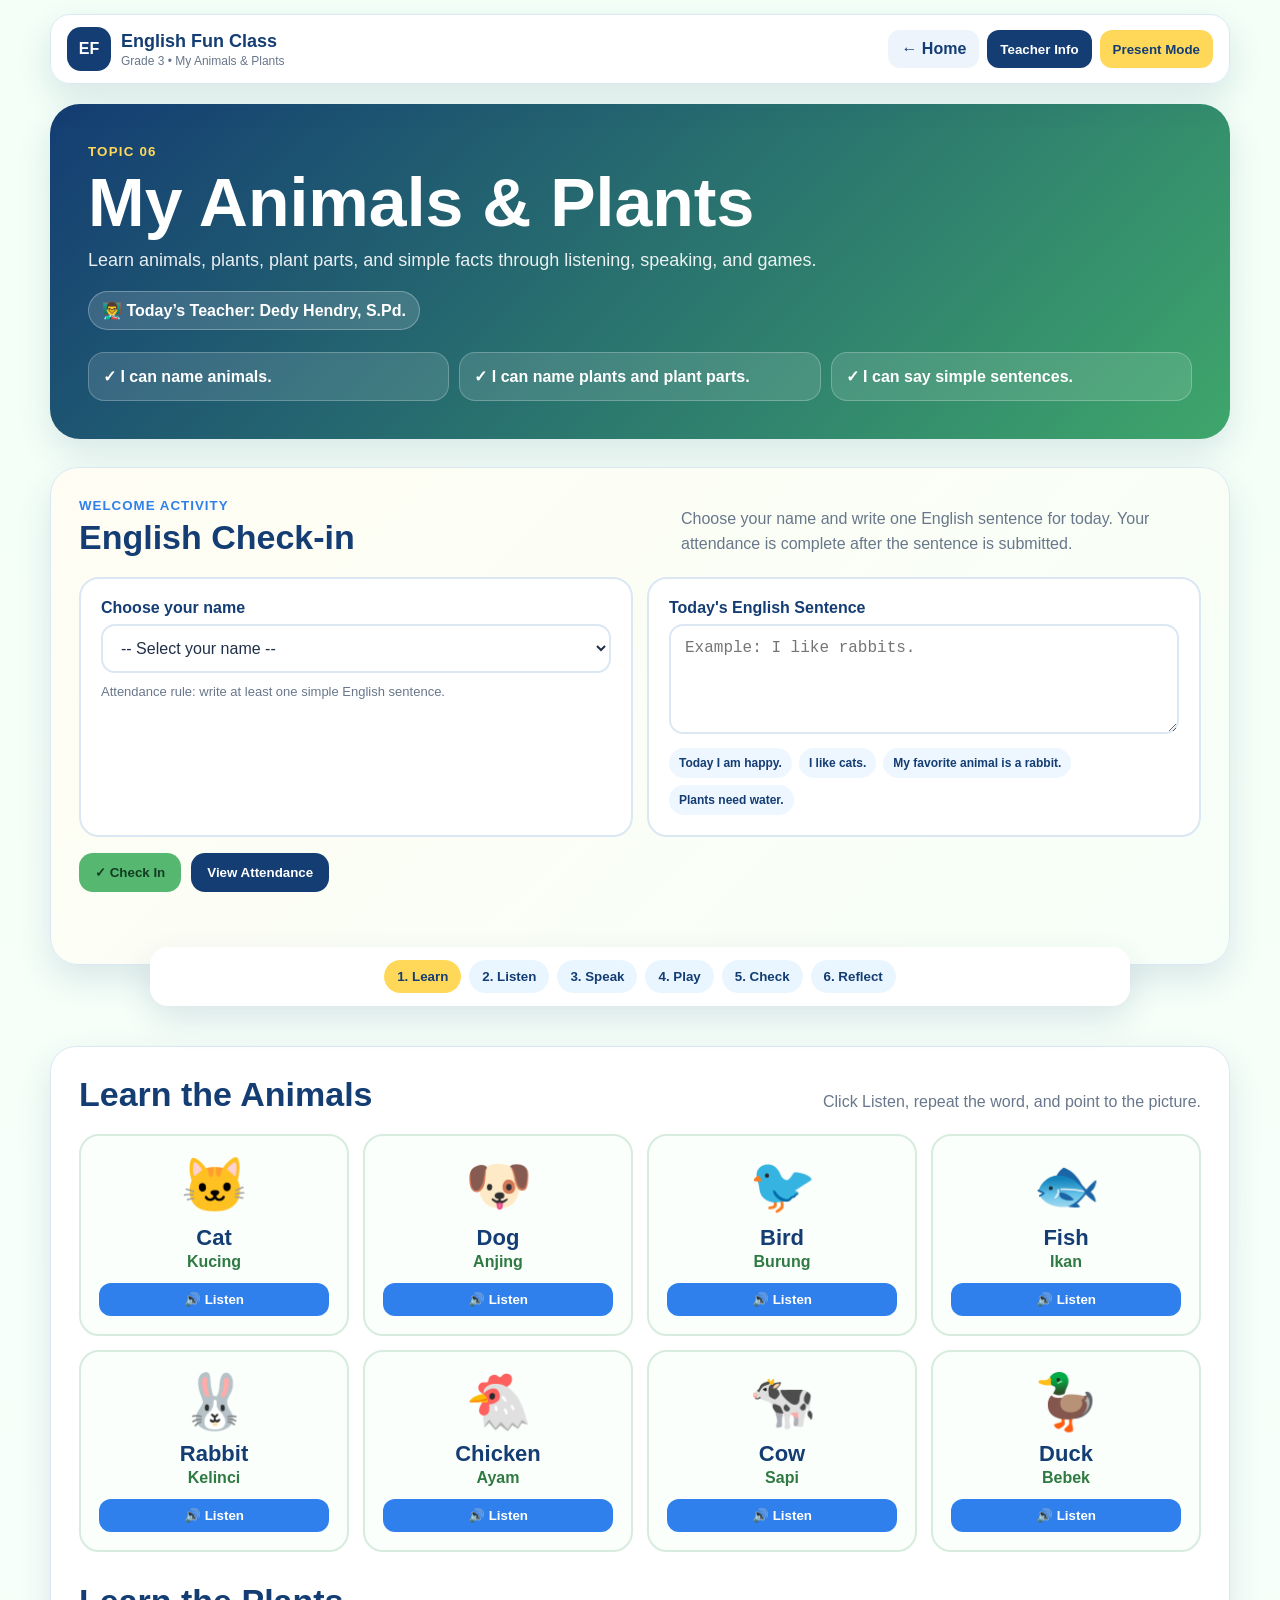
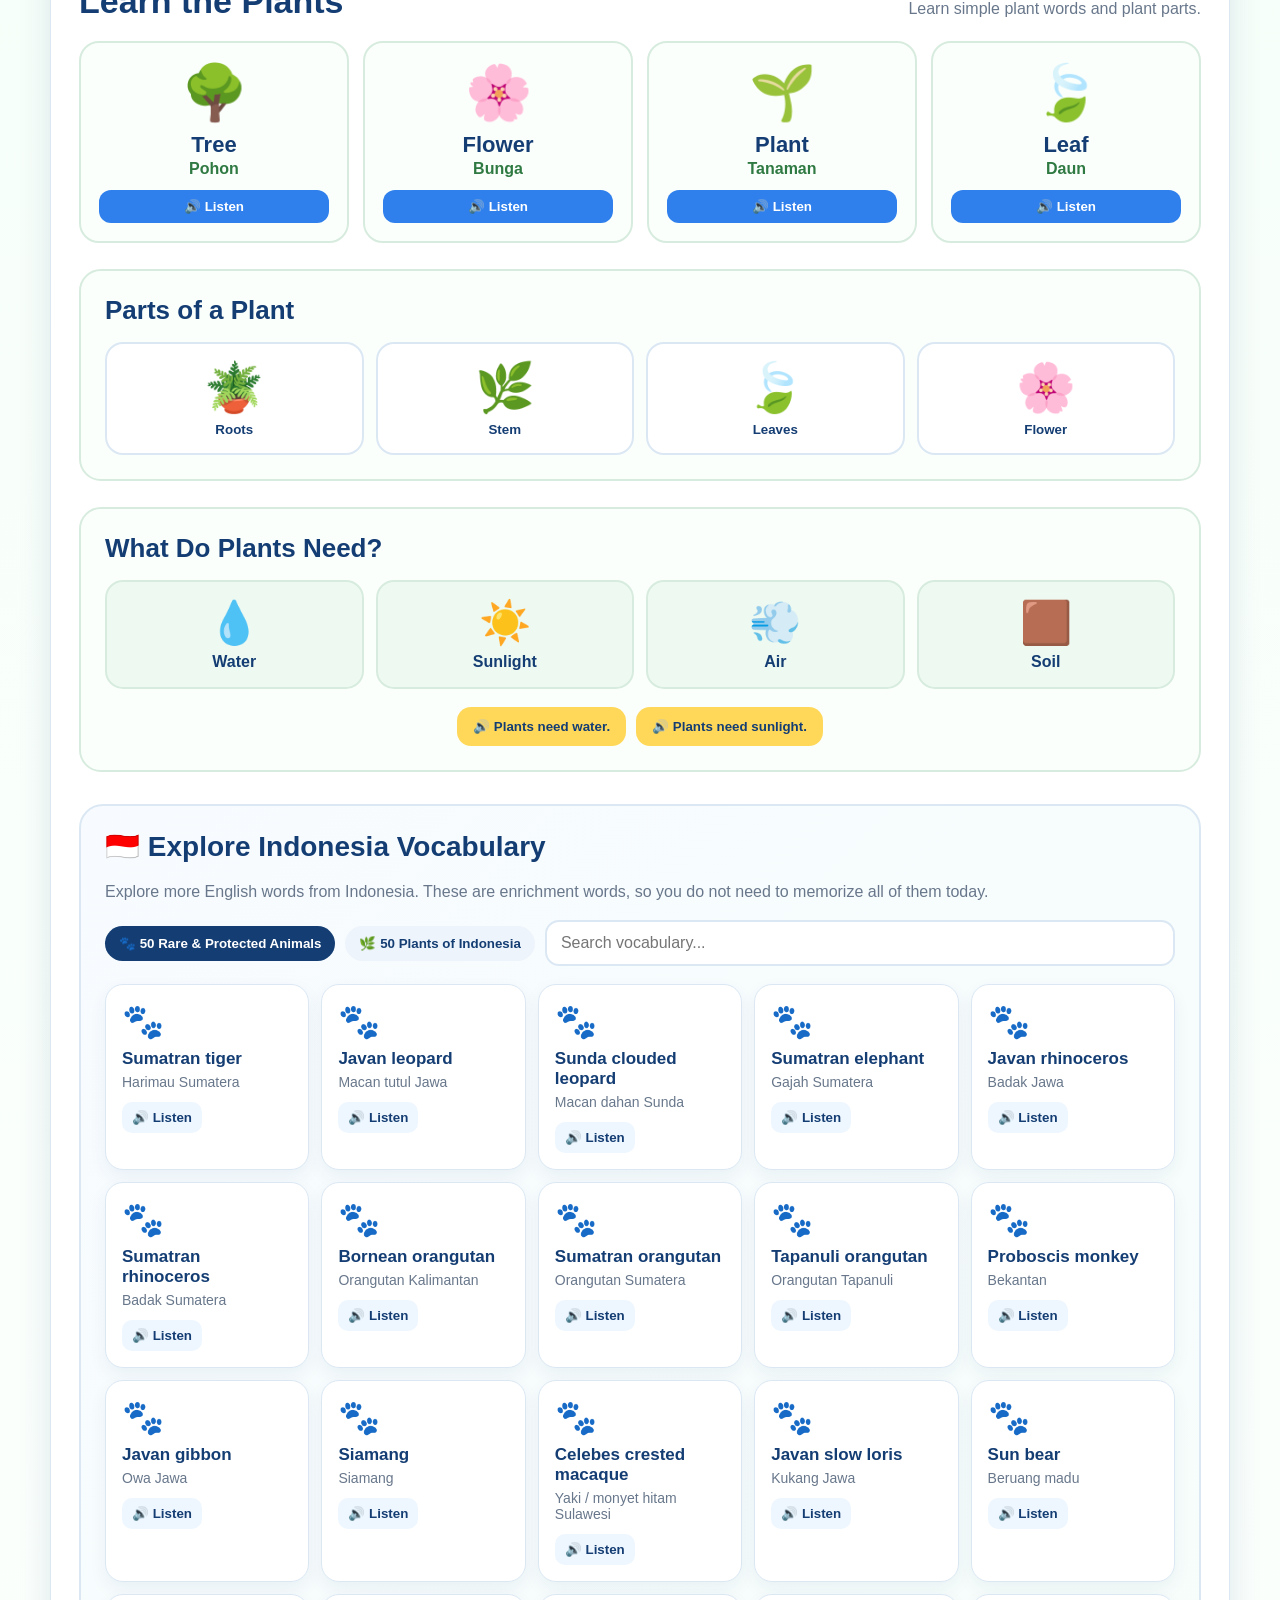
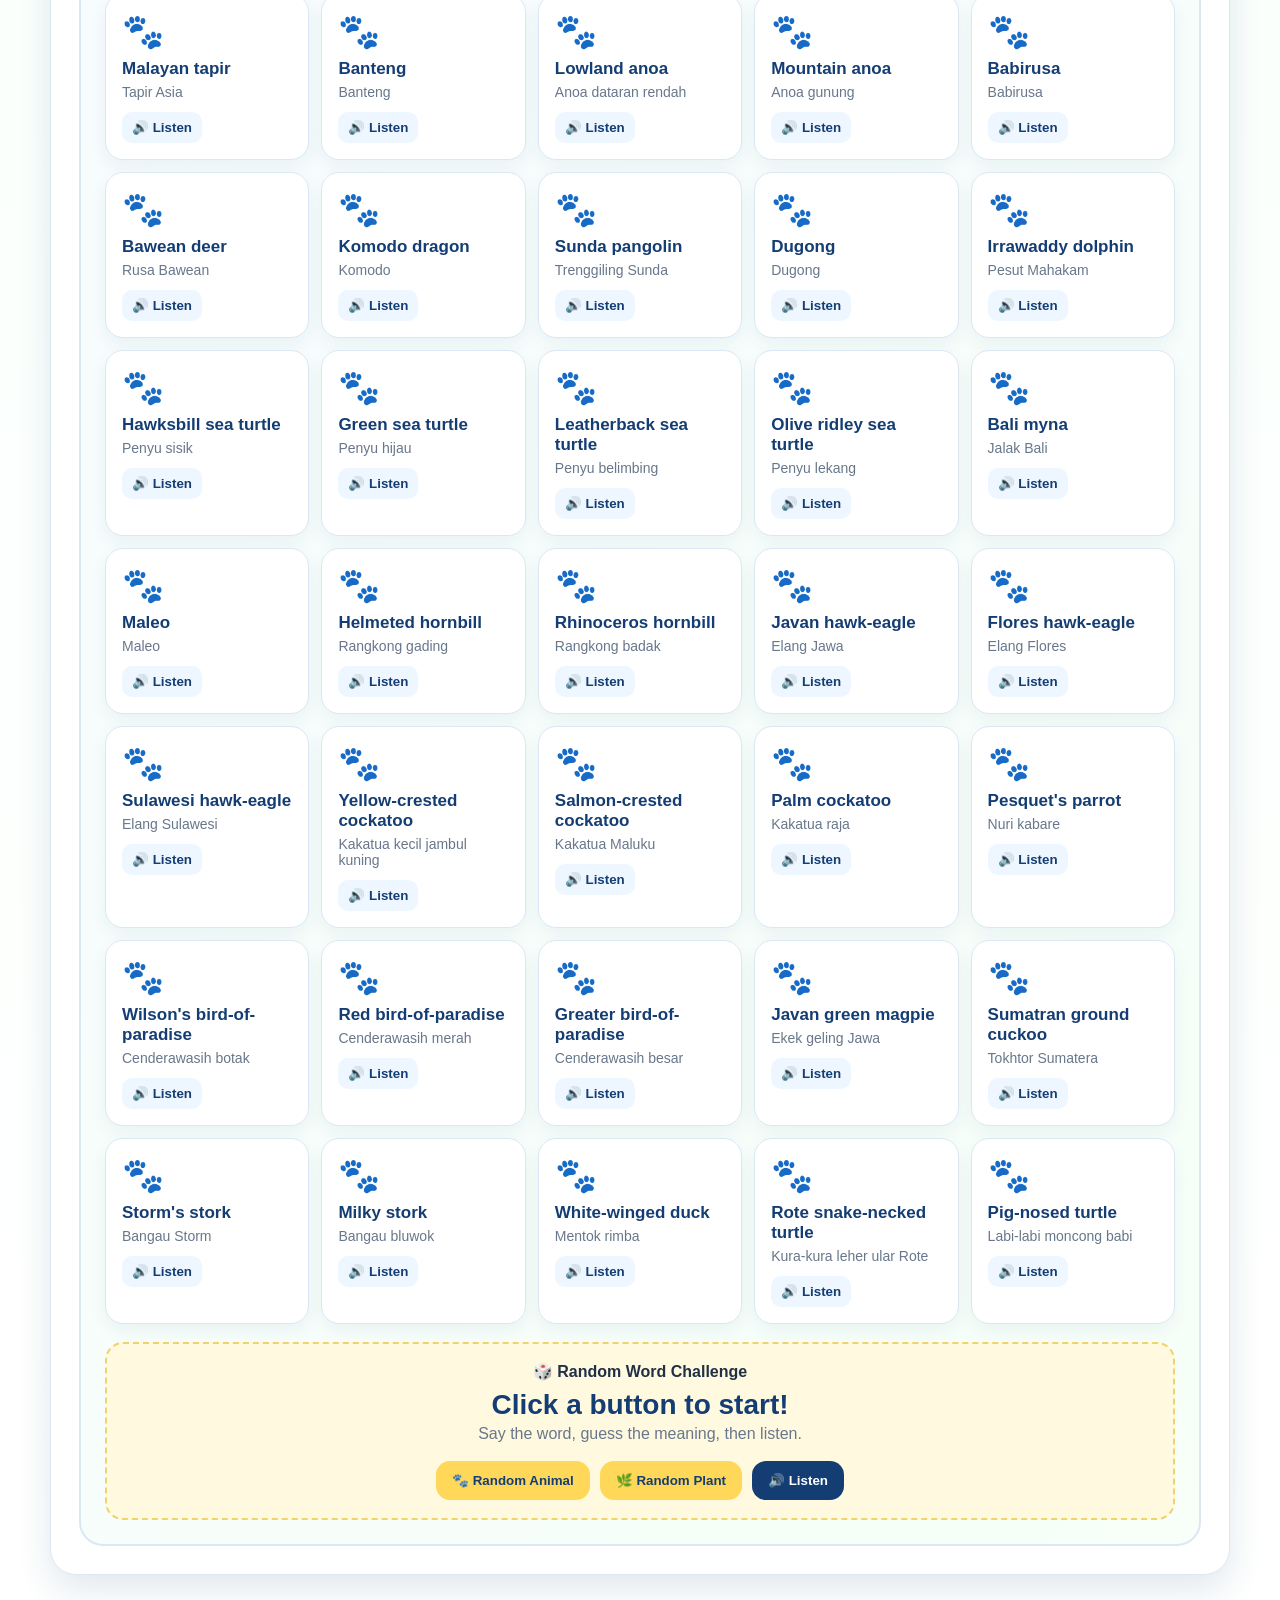
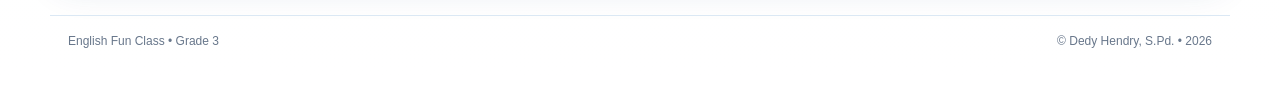
==== commit 48bd68b8: "Add Indonesia animals and plants vocabulary" ====
--- a/modules/animals-plants.html
+++ b/modules/animals-plants.html
@@ -83,6 +83,109 @@
 .showtell-card .emoji{font-size:78px}.showtell-card .model{margin:12px 0;color:var(--navy);font-size:26px;font-weight:900;line-height:1.45}
 @media(max-width:800px){.checkin-grid,.attendance-list{grid-template-columns:1fr}.checkin-head{align-items:flex-start;flex-direction:column}}
 
+
+/* ===== Explore Indonesia Vocabulary ===== */
+.explore-vocab{
+  margin-top:32px;
+  padding:24px;
+  border-radius:24px;
+  background:linear-gradient(135deg,#f7fbff,#f7fff8);
+  border:2px solid #dbe8f4;
+}
+.explore-vocab h4{
+  margin:0 0 8px;
+  color:var(--navy);
+  font-size:28px;
+}
+.explore-vocab .intro{
+  color:var(--muted);
+  line-height:1.6;
+  margin-bottom:16px;
+}
+.vocab-tools{
+  display:flex;
+  gap:10px;
+  flex-wrap:wrap;
+  align-items:center;
+  margin-bottom:18px;
+}
+.vocab-search{
+  flex:1 1 260px;
+  border:2px solid #dbe8f4;
+  border-radius:14px;
+  padding:12px 14px;
+  font-size:16px;
+}
+.vocab-tab{
+  border:0;
+  border-radius:999px;
+  padding:10px 14px;
+  font-weight:900;
+  cursor:pointer;
+  background:#eef4fb;
+  color:var(--navy);
+}
+.vocab-tab.active{
+  background:var(--navy);
+  color:#fff;
+}
+.vocab-library{
+  display:grid;
+  grid-template-columns:repeat(auto-fit,minmax(190px,1fr));
+  gap:12px;
+}
+.vocab-card{
+  padding:16px;
+  border-radius:18px;
+  background:#fff;
+  border:1px solid #dbe8f4;
+  box-shadow:0 7px 18px rgba(20,61,115,.06);
+}
+.vocab-card .vocab-icon{
+  font-size:34px;
+  margin-bottom:8px;
+}
+.vocab-card h5{
+  margin:0;
+  color:var(--navy);
+  font-size:17px;
+}
+.vocab-card .indo{
+  margin:5px 0 12px;
+  color:var(--muted);
+  font-size:14px;
+}
+.vocab-card button{
+  border:0;
+  border-radius:10px;
+  padding:8px 10px;
+  background:#eef7ff;
+  color:var(--navy);
+  font-weight:800;
+  cursor:pointer;
+}
+.random-vocab{
+  margin-top:18px;
+  padding:18px;
+  border-radius:18px;
+  background:#fff9df;
+  border:2px dashed #efd36d;
+  text-align:center;
+}
+.random-vocab .random-word{
+  font-size:28px;
+  font-weight:900;
+  color:var(--navy);
+  margin:8px 0 4px;
+}
+.random-vocab .random-meaning{
+  color:var(--muted);
+  margin-bottom:12px;
+}
+@media(max-width:700px){
+  .explore-vocab{padding:18px}
+}
+
 </style>
 </head>
 <body>
@@ -236,6 +339,33 @@
       <button class="secondary" onclick="speak('Plants need sunlight.')">🔊 Plants need sunlight.</button>
     </div>
   </div>
+
+  <div class="explore-vocab">
+    <h4>🇮🇩 Explore Indonesia Vocabulary</h4>
+    <p class="intro">
+      Explore more English words from Indonesia. These are enrichment words, so you do not need to memorize all of them today.
+    </p>
+
+    <div class="vocab-tools">
+      <button id="animalVocabTab" class="vocab-tab active" type="button" onclick="setVocabType('animals')">🐾 50 Rare & Protected Animals</button>
+      <button id="plantVocabTab" class="vocab-tab" type="button" onclick="setVocabType('plants')">🌿 50 Plants of Indonesia</button>
+      <input id="vocabSearch" class="vocab-search" type="search" placeholder="Search vocabulary..." oninput="renderExploreVocab()">
+    </div>
+
+    <div id="vocabLibrary" class="vocab-library"></div>
+
+    <div class="random-vocab">
+      <b>🎲 Random Word Challenge</b>
+      <div id="randomVocabWord" class="random-word">Click a button to start!</div>
+      <div id="randomVocabMeaning" class="random-meaning">Say the word, guess the meaning, then listen.</div>
+      <div class="action-row">
+        <button class="secondary" type="button" onclick="randomVocab('animals')">🐾 Random Animal</button>
+        <button class="secondary" type="button" onclick="randomVocab('plants')">🌿 Random Plant</button>
+        <button class="primary" type="button" onclick="speakRandomVocab()">🔊 Listen</button>
+      </div>
+    </div>
+  </div>
+
 </section>
 
 <section id="listen" class="panel">
@@ -491,7 +621,8 @@
 }
 
 function playListen(){
-  speak(listenItems[listenIndex].audio,.76);
+  const item = listenItems[listenIndex];
+  speak(item.prompt,.76);
 }
 
 function nextListen(){
@@ -706,6 +837,60 @@
 }
 document.addEventListener("DOMContentLoaded", renderAttendance);
 
+
+const INDONESIA_ANIMALS = [{"en": "Sumatran tiger", "id": "Harimau Sumatera"}, {"en": "Javan leopard", "id": "Macan tutul Jawa"}, {"en": "Sunda clouded leopard", "id": "Macan dahan Sunda"}, {"en": "Sumatran elephant", "id": "Gajah Sumatera"}, {"en": "Javan rhinoceros", "id": "Badak Jawa"}, {"en": "Sumatran rhinoceros", "id": "Badak Sumatera"}, {"en": "Bornean orangutan", "id": "Orangutan Kalimantan"}, {"en": "Sumatran orangutan", "id": "Orangutan Sumatera"}, {"en": "Tapanuli orangutan", "id": "Orangutan Tapanuli"}, {"en": "Proboscis monkey", "id": "Bekantan"}, {"en": "Javan gibbon", "id": "Owa Jawa"}, {"en": "Siamang", "id": "Siamang"}, {"en": "Celebes crested macaque", "id": "Yaki / monyet hitam Sulawesi"}, {"en": "Javan slow loris", "id": "Kukang Jawa"}, {"en": "Sun bear", "id": "Beruang madu"}, {"en": "Malayan tapir", "id": "Tapir Asia"}, {"en": "Banteng", "id": "Banteng"}, {"en": "Lowland anoa", "id": "Anoa dataran rendah"}, {"en": "Mountain anoa", "id": "Anoa gunung"}, {"en": "Babirusa", "id": "Babirusa"}, {"en": "Bawean deer", "id": "Rusa Bawean"}, {"en": "Komodo dragon", "id": "Komodo"}, {"en": "Sunda pangolin", "id": "Trenggiling Sunda"}, {"en": "Dugong", "id": "Dugong"}, {"en": "Irrawaddy dolphin", "id": "Pesut Mahakam"}, {"en": "Hawksbill sea turtle", "id": "Penyu sisik"}, {"en": "Green sea turtle", "id": "Penyu hijau"}, {"en": "Leatherback sea turtle", "id": "Penyu belimbing"}, {"en": "Olive ridley sea turtle", "id": "Penyu lekang"}, {"en": "Bali myna", "id": "Jalak Bali"}, {"en": "Maleo", "id": "Maleo"}, {"en": "Helmeted hornbill", "id": "Rangkong gading"}, {"en": "Rhinoceros hornbill", "id": "Rangkong badak"}, {"en": "Javan hawk-eagle", "id": "Elang Jawa"}, {"en": "Flores hawk-eagle", "id": "Elang Flores"}, {"en": "Sulawesi hawk-eagle", "id": "Elang Sulawesi"}, {"en": "Yellow-crested cockatoo", "id": "Kakatua kecil jambul kuning"}, {"en": "Salmon-crested cockatoo", "id": "Kakatua Maluku"}, {"en": "Palm cockatoo", "id": "Kakatua raja"}, {"en": "Pesquet's parrot", "id": "Nuri kabare"}, {"en": "Wilson's bird-of-paradise", "id": "Cenderawasih botak"}, {"en": "Red bird-of-paradise", "id": "Cenderawasih merah"}, {"en": "Greater bird-of-paradise", "id": "Cenderawasih besar"}, {"en": "Javan green magpie", "id": "Ekek geling Jawa"}, {"en": "Sumatran ground cuckoo", "id": "Tokhtor Sumatera"}, {"en": "Storm's stork", "id": "Bangau Storm"}, {"en": "Milky stork", "id": "Bangau bluwok"}, {"en": "White-winged duck", "id": "Mentok rimba"}, {"en": "Rote snake-necked turtle", "id": "Kura-kura leher ular Rote"}, {"en": "Pig-nosed turtle", "id": "Labi-labi moncong babi"}];
+const INDONESIA_PLANTS = [{"en": "Rice", "id": "Padi"}, {"en": "Coconut", "id": "Kelapa"}, {"en": "Banana", "id": "Pisang"}, {"en": "Mango", "id": "Mangga"}, {"en": "Papaya", "id": "Pepaya"}, {"en": "Rambutan", "id": "Rambutan"}, {"en": "Durian", "id": "Durian"}, {"en": "Jackfruit", "id": "Nangka"}, {"en": "Guava", "id": "Jambu biji"}, {"en": "Mangosteen", "id": "Manggis"}, {"en": "Snake fruit", "id": "Salak"}, {"en": "Soursop", "id": "Sirsak"}, {"en": "Avocado", "id": "Alpukat"}, {"en": "Pineapple", "id": "Nanas"}, {"en": "Sugarcane", "id": "Tebu"}, {"en": "Cassava", "id": "Singkong"}, {"en": "Sweet potato", "id": "Ubi jalar"}, {"en": "Corn", "id": "Jagung"}, {"en": "Chili pepper", "id": "Cabai"}, {"en": "Tomato", "id": "Tomat"}, {"en": "Eggplant", "id": "Terong"}, {"en": "Water spinach", "id": "Kangkung"}, {"en": "Spinach", "id": "Bayam"}, {"en": "Long bean", "id": "Kacang panjang"}, {"en": "Peanut", "id": "Kacang tanah"}, {"en": "Soybean", "id": "Kedelai"}, {"en": "Clove", "id": "Cengkeh"}, {"en": "Nutmeg", "id": "Pala"}, {"en": "Cinnamon", "id": "Kayu manis"}, {"en": "Coffee", "id": "Kopi"}, {"en": "Cocoa", "id": "Kakao"}, {"en": "Tea", "id": "Teh"}, {"en": "Rubber tree", "id": "Pohon karet"}, {"en": "Teak", "id": "Jati"}, {"en": "Bamboo", "id": "Bambu"}, {"en": "Rattan", "id": "Rotan"}, {"en": "Sandalwood", "id": "Cendana"}, {"en": "Ebony", "id": "Eboni / kayu hitam"}, {"en": "Ironwood", "id": "Ulin"}, {"en": "Orchid", "id": "Anggrek"}, {"en": "Moon orchid", "id": "Anggrek bulan"}, {"en": "Jasmine", "id": "Melati"}, {"en": "Hibiscus", "id": "Kembang sepatu"}, {"en": "Frangipani", "id": "Kamboja"}, {"en": "Bougainvillea", "id": "Bunga kertas"}, {"en": "Lotus", "id": "Teratai"}, {"en": "Rafflesia", "id": "Rafflesia"}, {"en": "Titan arum", "id": "Bunga bangkai raksasa"}, {"en": "Pitcher plant", "id": "Kantong semar"}, {"en": "Mangrove", "id": "Bakau"}];
+let exploreVocabType = "animals";
+let currentRandomVocab = "";
+
+function setVocabType(type){
+  exploreVocabType = type;
+  document.getElementById("animalVocabTab").classList.toggle("active", type === "animals");
+  document.getElementById("plantVocabTab").classList.toggle("active", type === "plants");
+  document.getElementById("vocabSearch").value = "";
+  renderExploreVocab();
+}
+
+function renderExploreVocab(){
+  const box = document.getElementById("vocabLibrary");
+  if(!box) return;
+
+  const query = (document.getElementById("vocabSearch").value || "").toLowerCase().trim();
+  const data = exploreVocabType === "animals" ? INDONESIA_ANIMALS : INDONESIA_PLANTS;
+  const icon = exploreVocabType === "animals" ? "🐾" : "🌿";
+
+  const filtered = data.filter(item =>
+    item.en.toLowerCase().includes(query) || item.id.toLowerCase().includes(query)
+  );
+
+  box.innerHTML = filtered.map(item => `
+    <div class="vocab-card">
+      <div class="vocab-icon">${icon}</div>
+      <h5>${item.en}</h5>
+      <div class="indo">${item.id}</div>
+      <button type="button" onclick='speak(${JSON.stringify(item.en)})'>🔊 Listen</button>
+    </div>
+  `).join("");
+
+  if(filtered.length === 0){
+    box.innerHTML = '<div class="feedback">No vocabulary found.</div>';
+  }
+}
+
+function randomVocab(type){
+  const data = type === "animals" ? INDONESIA_ANIMALS : INDONESIA_PLANTS;
+  const item = data[Math.floor(Math.random() * data.length)];
+  currentRandomVocab = item.en;
+  document.getElementById("randomVocabWord").textContent = item.en;
+  document.getElementById("randomVocabMeaning").textContent = item.id;
+}
+
+function speakRandomVocab(){
+  if(currentRandomVocab) speak(currentRandomVocab);
+}
+
+document.addEventListener("DOMContentLoaded", renderExploreVocab);
+
 </script>
 </body>
 </html>
